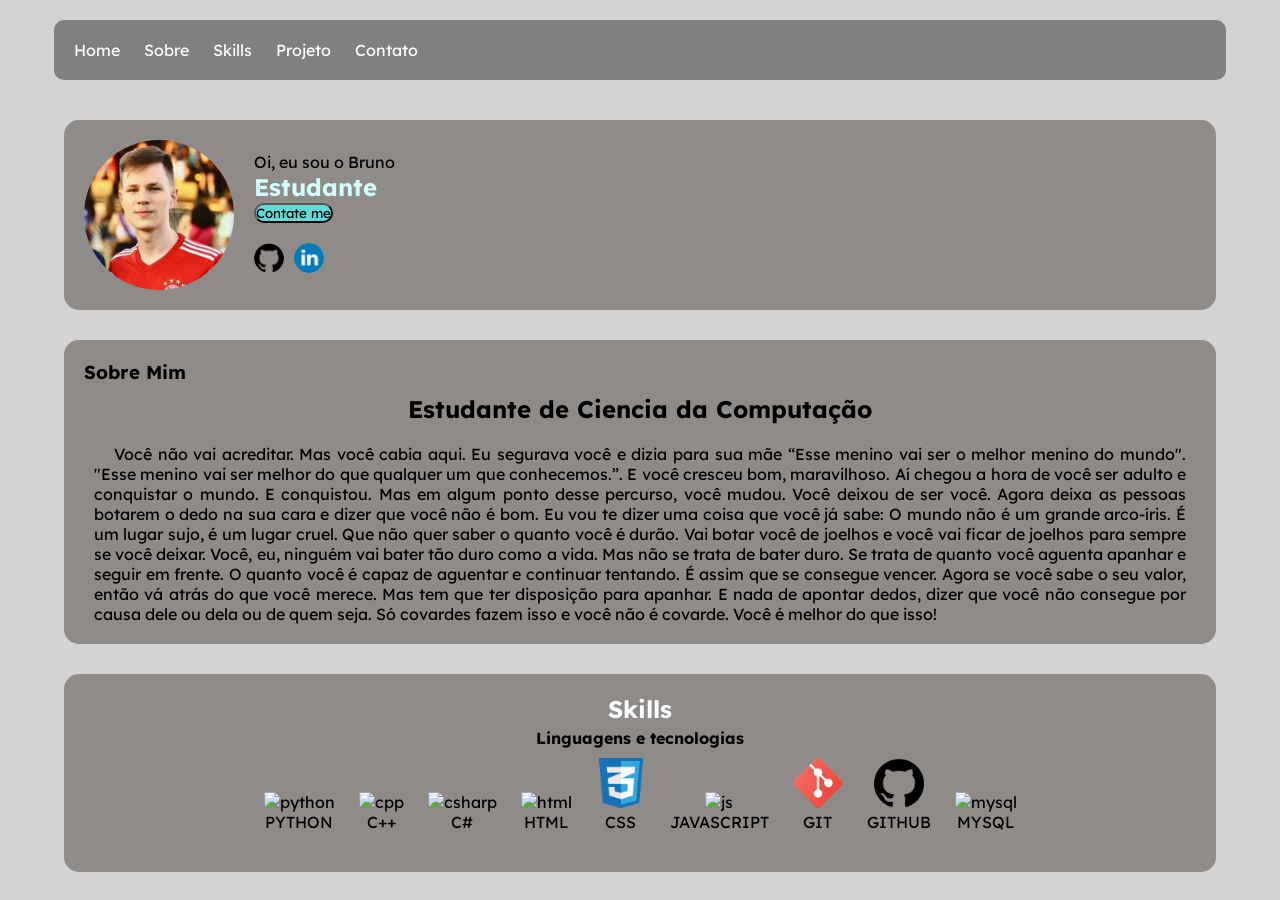
==== index.html @ a1b8d18a "cw changed w/" ====
<!DOCTYPE html>
<html lang="en">
<head>
    <meta charset="UTF-8">
    <meta name="viewport" content="width=device-width, initial-scale=1.0">
    <title>Bruno Franciosi</title>
    <link href="https://fonts.googleapis.com/icon?family=Material+Icons" rel="stylesheet">
    <link rel="stylesheet" href="style.css">
    <link rel="stylesheet" href="media-query/style.css">
</head>
<body onresize="mudouTamanho()">
    <header>
        <i id="burger" class="material-icons" onclick="clickMenu()">menu</i>
        <menu id="itens">
            <ul>
                <li><a href="#">Home</a></li>
                <li><a href="#">Sobre</a></li>
                <li><a href="#">Skills</a></li>
                <li><a href="#">Projeto</a></li>
                <li><a href="#">Contato</a></li>
            </ul>
        </menu>
    </header>
    <main>
        <section class="home">
            <img src="images/brn.jpg" alt="eu">
            <div class="home-text">
                <p>Oi, eu sou o Bruno</p>
                <h1>Estudante</h1>
                <button class="contato">Contate me</button>
                <div class="buttons">
                    <a href="https://github.com/BrunoFranciosi" target="_blank" rel="external" class="button">
                        <img src="images/github.png" alt="GitHub" class="icon">
                    </a>
                    <a href="https://www.linkedin.com/in/bruno-franciosi-299352302/" target="_blank" rel="external" class="button">
                        <img src="images/linkedin.png" alt="LinkedIn" class="icon">
                    </a>
                </div>
            </div>
        </section>
        



        <section class="about">
            <h3>Sobre Mim</h3>
            <h2>Estudante de Ciencia da Computação</h2>
            <p>Você não vai acreditar. Mas você cabia aqui. Eu segurava você e dizia para sua mãe “Esse menino vai ser o melhor menino do mundo". "Esse menino vai ser melhor do que qualquer um que conhecemos.”. E você cresceu bom, maravilhoso. Aí chegou a hora de você ser adulto e conquistar o mundo. E conquistou. Mas em algum ponto desse percurso, você mudou. Você deixou de ser você. Agora deixa as pessoas botarem o dedo na sua cara e dizer que você não é bom. Eu vou te dizer uma coisa que você já sabe: O mundo não é um grande arco-íris. É um lugar sujo, é um lugar cruel. Que não quer saber o quanto você é durão. Vai botar você de joelhos e você vai ficar de joelhos para sempre se você deixar. Você, eu, ninguém vai bater tão duro como a vida. Mas não se trata de bater duro. Se trata de quanto você aguenta apanhar e seguir em frente. O quanto você é capaz de aguentar e continuar tentando. É assim que se consegue vencer. Agora se você sabe o seu valor, então vá atrás do que você merece. Mas tem que ter disposição para apanhar. E nada de apontar dedos, dizer que você não consegue por causa dele ou dela ou de quem seja. Só covardes fazem isso e você não é covarde. Você é melhor do que isso!</p>
        </section>




        <section class="skills">
            <article>
                <div id="skills">
                    <h2>Skills</h2>
                    <div class="category">
                    <h4 class="category">Linguagens e tecnologias</h4>
                    <div>
                        <img src="images/python.png" alt="python">
                        <span>PYTHON</span>
                    </div>
                    <div>
                        <img src="images/c-.png" alt="cpp">
                        <span>C++</span>
                    </div>
                    <div>
                        <img src="images/c-sharp.png" alt="csharp">
                        <span>C#</span>
                    </div>
                    <div>
                        <img src="images/html.png" alt="html">
                        <span>HTML</span>
                    </div>
                    <div>
                        <img src="images/css.png" alt="css">
                        <span>CSS</span>
                    </div>
                    <div>
                        <img src="images/js.png" alt="js">
                        <span>JAVASCRIPT</span>
                    </div>
                    <div>
                        <img src="images/git.png" alt="git">
                        <span>GIT</span>
                    </div>
                    <div>
                        <img src="images/github.png" alt="github">
                        <span>GITHUB</span>
                    </div>
                    <div>
                        <img src="images/mysql.png" alt="mysql">
                        <span>MYSQL</span>
                    </div>
                </div>
                </div>
            </article>
        </section>





    </main>
    <script>

        function mudouTamanho() {
            let menu = document.querySelector('menu');
            if (window.innerWidth >= 768) {
                menu.style.display = 'block';
            } else {
                menu.style.display = 'none';
            }
        }

        function clickMenu() {
            let menu = document.querySelector('menu');
            if (menu.style.display == 'block') {
                menu.style.display = 'none';
            } else {
                menu.style.display = 'block';
            }
        }
    </script>
</body>
</html>
---- style.css ----
@charset "UTF-8";

@import url('https://fonts.googleapis.com/css2?family=Lexend:wght@100..900&display=swap');

* {
    font-family: 'Lexend', cursive;
    margin: 0px;
    padding: 0px;
}

body, html {
    background-color: lightgray;
}

header {
    background-color: gray;
    width: 90vw;
    margin: auto;
    margin-top: 20px;
    padding: 10px;
    border-radius: 10px;
}

menu {
    display: none;
}

menu > ul {
    list-style-type: none;
}

menu > ul > li > a {
    display: block;
    padding: 10px;
    text-decoration: none;
    color: white;
    text-align: center;
}

menu > ul > li > a:hover {
    background-color: rgb(107, 107, 107);
    border-radius: 10px;
}


i#burger {
    background-color: gray;;
    color: white;
    display: block;
    text-align: right;
    padding: 10px;
    cursor: pointer;
}

i#burger:hover {
    color: black;
}




main {
    width: 90vw;
    /*background-color: white;*/
    margin: auto;
    margin-top: 30px;
    padding: 10px;
    border-radius: 10px;
}

/*-------------HOME--------------*/

section.home {
    background-color: #8F8B89;
    border-radius: 15px;
    display: flex;
    align-items: center;
    padding: 20px;
    margin-bottom: 30px;
}

section.home img {
    max-width: 150px;
    border-radius: 50%;
}

.home-text {
    margin-left: 20px;
}

.home-text h1 {
    color: #D1FFFE;
}

button.contato {
    background-color: #62DBD8;
    border-radius: 20px;
}

.buttons {
    margin-top: 20px;
    display: flex;
    gap: 10px;
}

.icon {
    width: 30px;
    height: 30px;
}


/*-------------ABOUT--------------*/

section.about {
    background-color: #8F8B89;
    border-radius: 15px;
    margin-bottom: 30px;
    
}

section.about > h2 {
    padding: 10px;
    text-align: center;
}

section.about > h3 {
    
    padding-top: 20px;
    margin-left: 20px;
}

section.about > p {
    text-align: justify;
    text-indent: 20px;
    padding: 10px;
    padding-bottom: 20px;
    margin: 0px 20px 30px 20px;
}



/*-------------SKILLS--------------*/

.skills h2 {
    /*margin-left: 20px;*/
    color: white;
    text-align: center;
}

#skills {
    display: flex;
    flex-wrap: wrap;
    justify-content: center;
    background-color: #8F8B89;
    border-radius: 15px;
    padding: 20px;
}

#skills > h2, h4 {
    display: block;
    width: 100%;
}

#skills .category {
    margin-top: 2px;
}

#skills .category div {
    display: inline-block;
    text-align: center;
    margin: 10px;
}

#skills .category div img {
    width: 50px;
    height: auto;
}

#skills .category div span {
    display: block;
}

#skills > div {
    text-align: center;
    margin: 10px;
}

#skills > div > img{
    width: 50px;
    height: auto;
}

#skills > div > span {
    display: block;
}
---- media-query/style.css ----
/*
Typical Devide Breakpoints

Pequenas Telas: até 600px
Celular: de 600px a 768px
Tablet: de 768px a 992px
Desktop: de 992px a 1200px
Grandes Telas (TV): acima de 1200px

*/

@media screen and (min-width: 768px) {
    i#burger {
        display: none;
    }

    menu {
        display: block;
    }

    menu > ul > li {
        display: inline-block;
    }
    
}
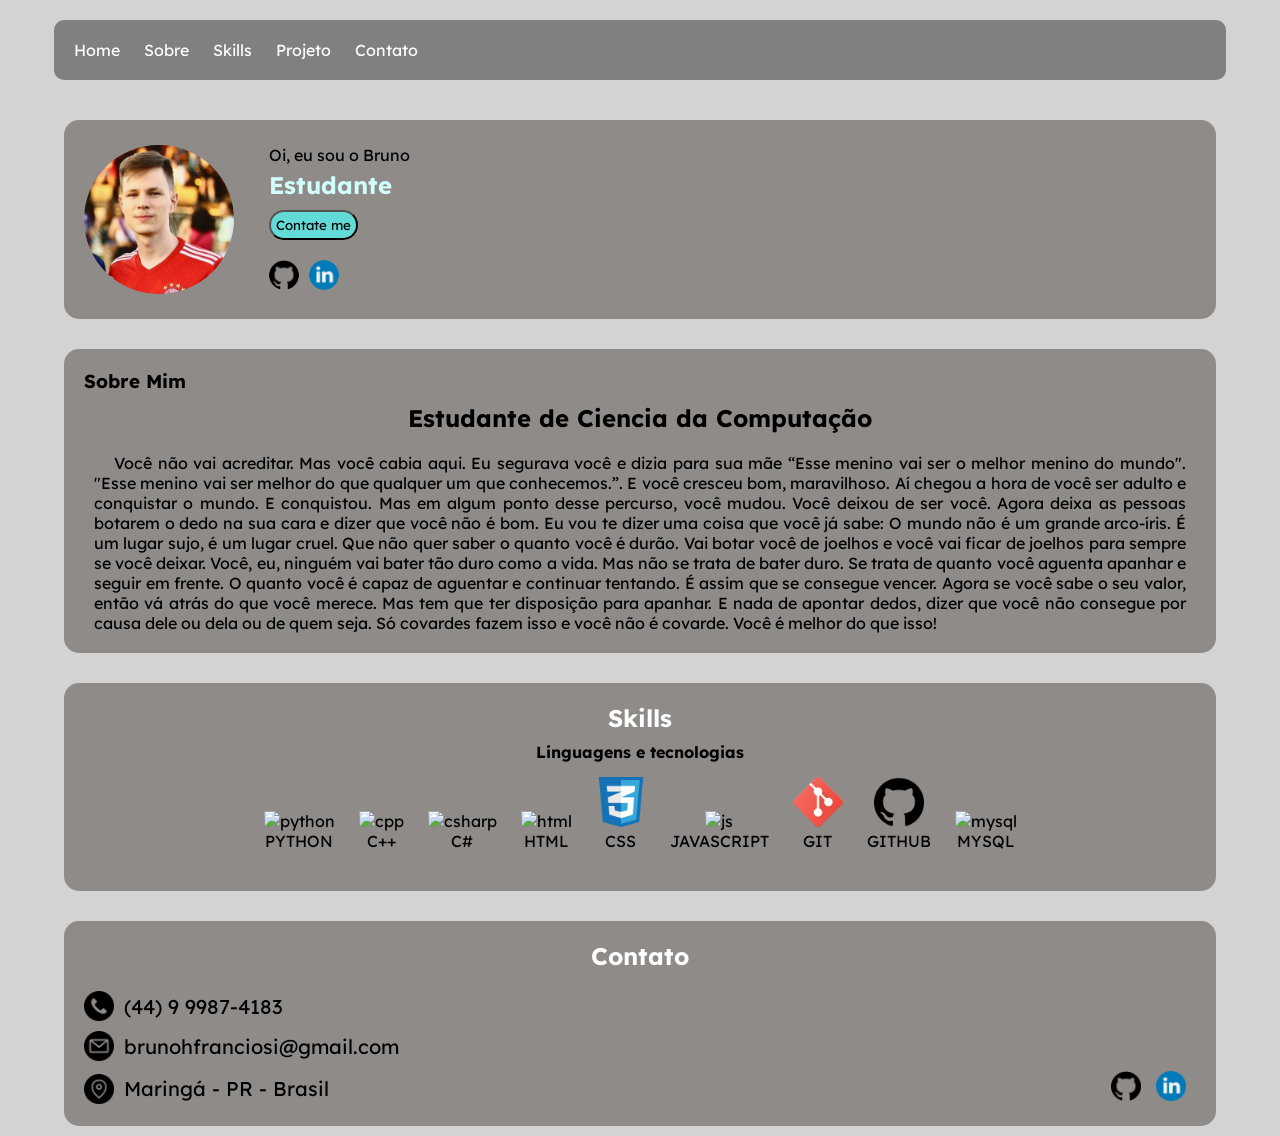
==== commit 8f4afb15: "contact" ====
--- a/index.html
+++ b/index.html
@@ -100,6 +100,31 @@
 
 
 
+        <section class="contact-section">
+            <h1>Contato</h1>
+        
+            <div class="contact-info">
+                <div class="contact-item">
+                    <img src="images/phone.png" alt="phone" class="icon">
+                    <span>(44) 9 9987-4183</span>
+                </div>
+                <div class="contact-item">
+                    <img src="images/email.png" alt="phone" class="icon">
+                    <span>brunohfranciosi@gmail.com</span>
+                </div>
+                <div class="contact-item location-icons">
+                    <img src="images/location.png" alt="location" class="icon">
+                    <span>Maringá - PR - Brasil</span>
+                    <div class="contact-icons">
+                        <a href="https://github.com/BrunoFranciosi" target="_blank"><img src="images/github.png" alt="GitHub" class="icon"></a>
+                        <a href="https://www.linkedin.com/in/bruno-franciosi-299352302/" target="_blank"><img src="images/linkedin.png" alt="LinkedIn" class="icon"></a>
+                    </div>
+                </div>
+            </div>
+        </section>
+
+
+
 
 
     </main>
--- a/style.css
+++ b/style.css
@@ -85,16 +85,26 @@
 }
 
 .home-text {
-    margin-left: 20px;
+    margin-left: 30px;
+    padding: 5px;
 }
 
 .home-text h1 {
     color: #D1FFFE;
+    margin-top: 5px;
 }
 
 button.contato {
     background-color: #62DBD8;
     border-radius: 20px;
+    margin-top: 10px;
+    padding: 5px;
+}
+
+button.contato:hover {
+    background-color: #D1FFFE;
+    color: black;
+    cursor: pointer;
 }
 
 .buttons {
@@ -159,6 +169,7 @@
 #skills > h2, h4 {
     display: block;
     width: 100%;
+    margin-bottom: 5px;
 }
 
 #skills .category {
@@ -195,3 +206,61 @@
 }
 
 
+
+
+
+
+
+
+
+
+
+
+
+
+
+
+
+
+
+
+/*-------------CONTACT--------------*/
+
+
+.contact-section {
+    background-color: #8F8B89;
+    border-radius: 15px;
+    margin-top: 30px;
+    padding: 20px;
+}
+
+
+.contact-section h1 {
+    color: white;
+    text-align: center;
+}
+
+.contact-info {
+    display: flex;
+    flex-direction: column;
+    gap: 10px;
+    margin-top: 20px;
+}
+
+.contact-item {
+    display: flex;
+    align-items: center;
+    font-size: 20px;
+}
+
+.contact-item img.icon {
+    width: 30px;
+    height: auto;
+    margin-right: 10px;
+}
+
+.contact-icons {
+    display: flex;
+    gap: 5px;
+    margin-left: auto;
+}
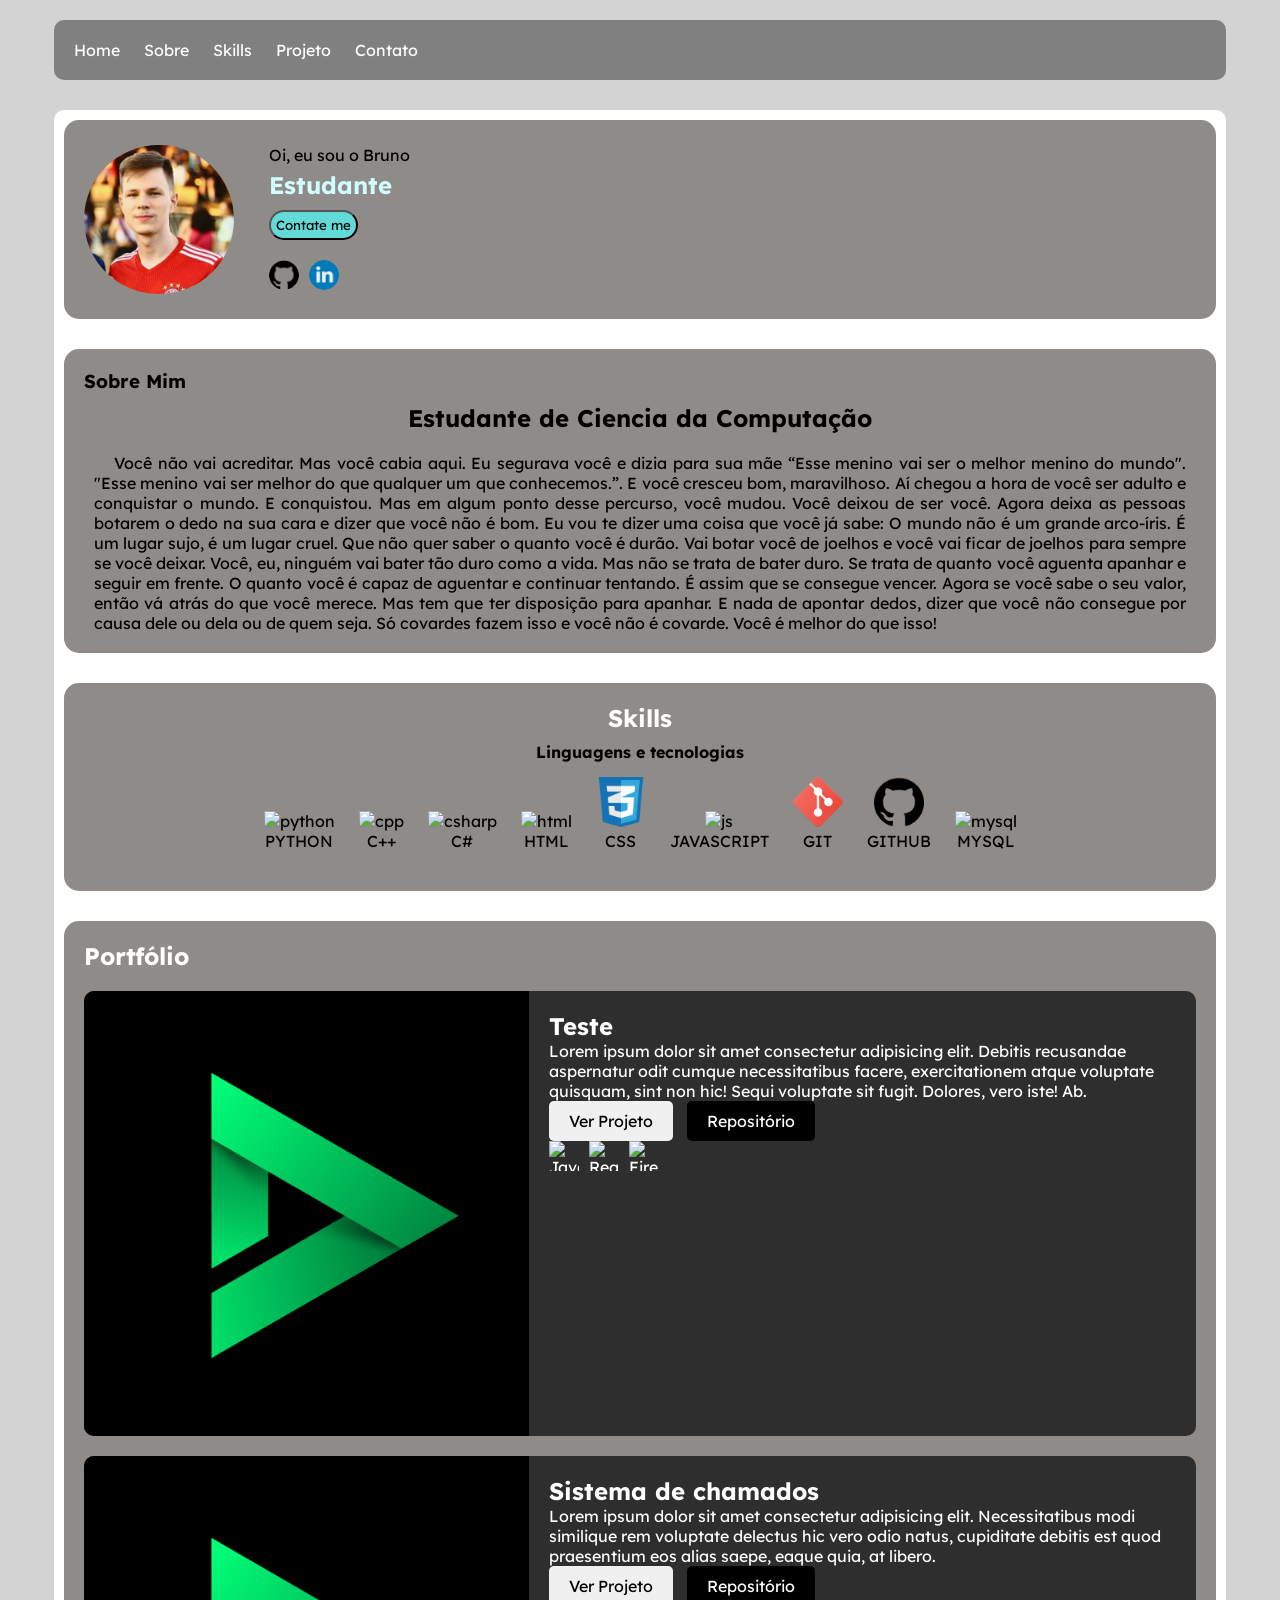
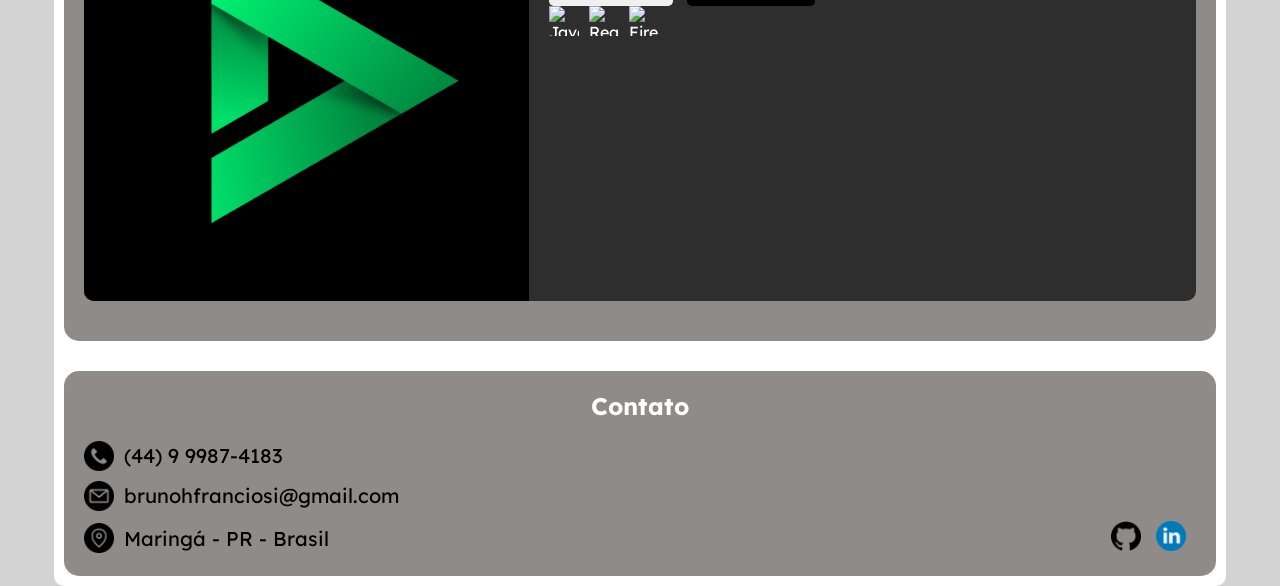
==== commit 23a21933: "protifolio base" ====
--- a/index.html
+++ b/index.html
@@ -100,6 +100,55 @@
 
 
 
+
+
+
+
+        <section class="portfolio-section">
+            <h1>Portfólio</h1>
+            <div class="portfolio-item">
+                <img src="images/delet.png" alt="Secure Auth" class="project-image">
+                <div class="project-details">
+                    <h2>Teste</h2>
+                    <p>Lorem ipsum dolor sit amet consectetur adipisicing elit. Debitis recusandae aspernatur odit cumque necessitatibus facere, exercitationem atque voluptate quisquam, sint non hic! Sequi voluptate sit fugit. Dolores, vero iste! Ab.</p>
+                    <div class="project-buttons">
+                        <a href="#" class="view-project-button">Ver Projeto</a>
+                        <a href="#" class="view-repo-button">Repositório</a>
+                    </div>
+                    <div class="tech-icons">
+                        <img src="images/python.png" alt="JavaScript">
+                        <img src="images/python.png" alt="React">
+                        <img src="images/python.png" alt="Firebase">
+                    </div>
+                </div>
+            </div>
+            <div class="portfolio-item">
+                <img src="images/delet.png" alt="Sistema de chamados" class="project-image">
+                <div class="project-details">
+                    <h2>Sistema de chamados</h2>
+                    <p>Lorem ipsum dolor sit amet consectetur adipisicing elit. Necessitatibus modi similique rem voluptate delectus hic vero odio natus, cupiditate debitis est quod praesentium eos alias saepe, eaque quia, at libero.</p>
+                    <div class="project-buttons">
+                        <a href="#" class="view-project-button">Ver Projeto</a>
+                        <a href="#" class="view-repo-button">Repositório</a>
+                    </div>
+                    <div class="tech-icons">
+                        <img src="images/python.png" alt="JavaScript">
+                        <img src="images/python.png" alt="React">
+                        <img src="images/python.png" alt="Firebase">
+                    </div>
+                </div>
+            </div>
+        </section>
+        
+
+
+
+
+
+
+
+
+
         <section class="contact-section">
             <h1>Contato</h1>
         
--- a/style.css
+++ b/style.css
@@ -61,7 +61,7 @@
 
 main {
     width: 90vw;
-    /*background-color: white;*/
+    background-color: white;
     margin: auto;
     margin-top: 30px;
     padding: 10px;
@@ -208,6 +208,75 @@
 
 
 
+/*PROTIFOLIO*/
+
+.portfolio-section {
+    background-color: #8F8B89;
+    border-radius: 15px;
+    padding: 20px;
+    margin-top: 30px;
+}
+
+.portfolio-section h1 {
+    color: white;
+    text-align: left;
+    margin-bottom: 20px;
+}
+
+.portfolio-item {
+    display: flex;
+    background-color: #2E2E2E;
+    border-radius: 10px;
+    margin-bottom: 20px;
+    overflow: hidden;
+}
+
+.project-image {
+    width: 40%;
+    object-fit: cover;
+}
+
+.project-details {
+    padding: 20px;
+    color: white;
+    flex-grow: 1;
+}
+
+.project-details h2 {
+    margin-top: 0;
+}
+
+.project-buttons {
+    margin-top: 10px;
+}
+
+.project-buttons a {
+    text-decoration: none;
+    padding: 10px 20px;
+    border-radius: 5px;
+    margin-right: 10px;
+}
+
+.view-project-button {
+    background-color: #F0F0F0;
+    color: black;
+}
+
+.view-repo-button {
+    background-color: #000;
+    color: white;
+}
+
+.tech-icons {
+    margin-top: 10px;
+    display: flex;
+    gap: 10px;
+}
+
+.tech-icons img {
+    width: 30px;
+    height: 30px;
+}
 
 
 
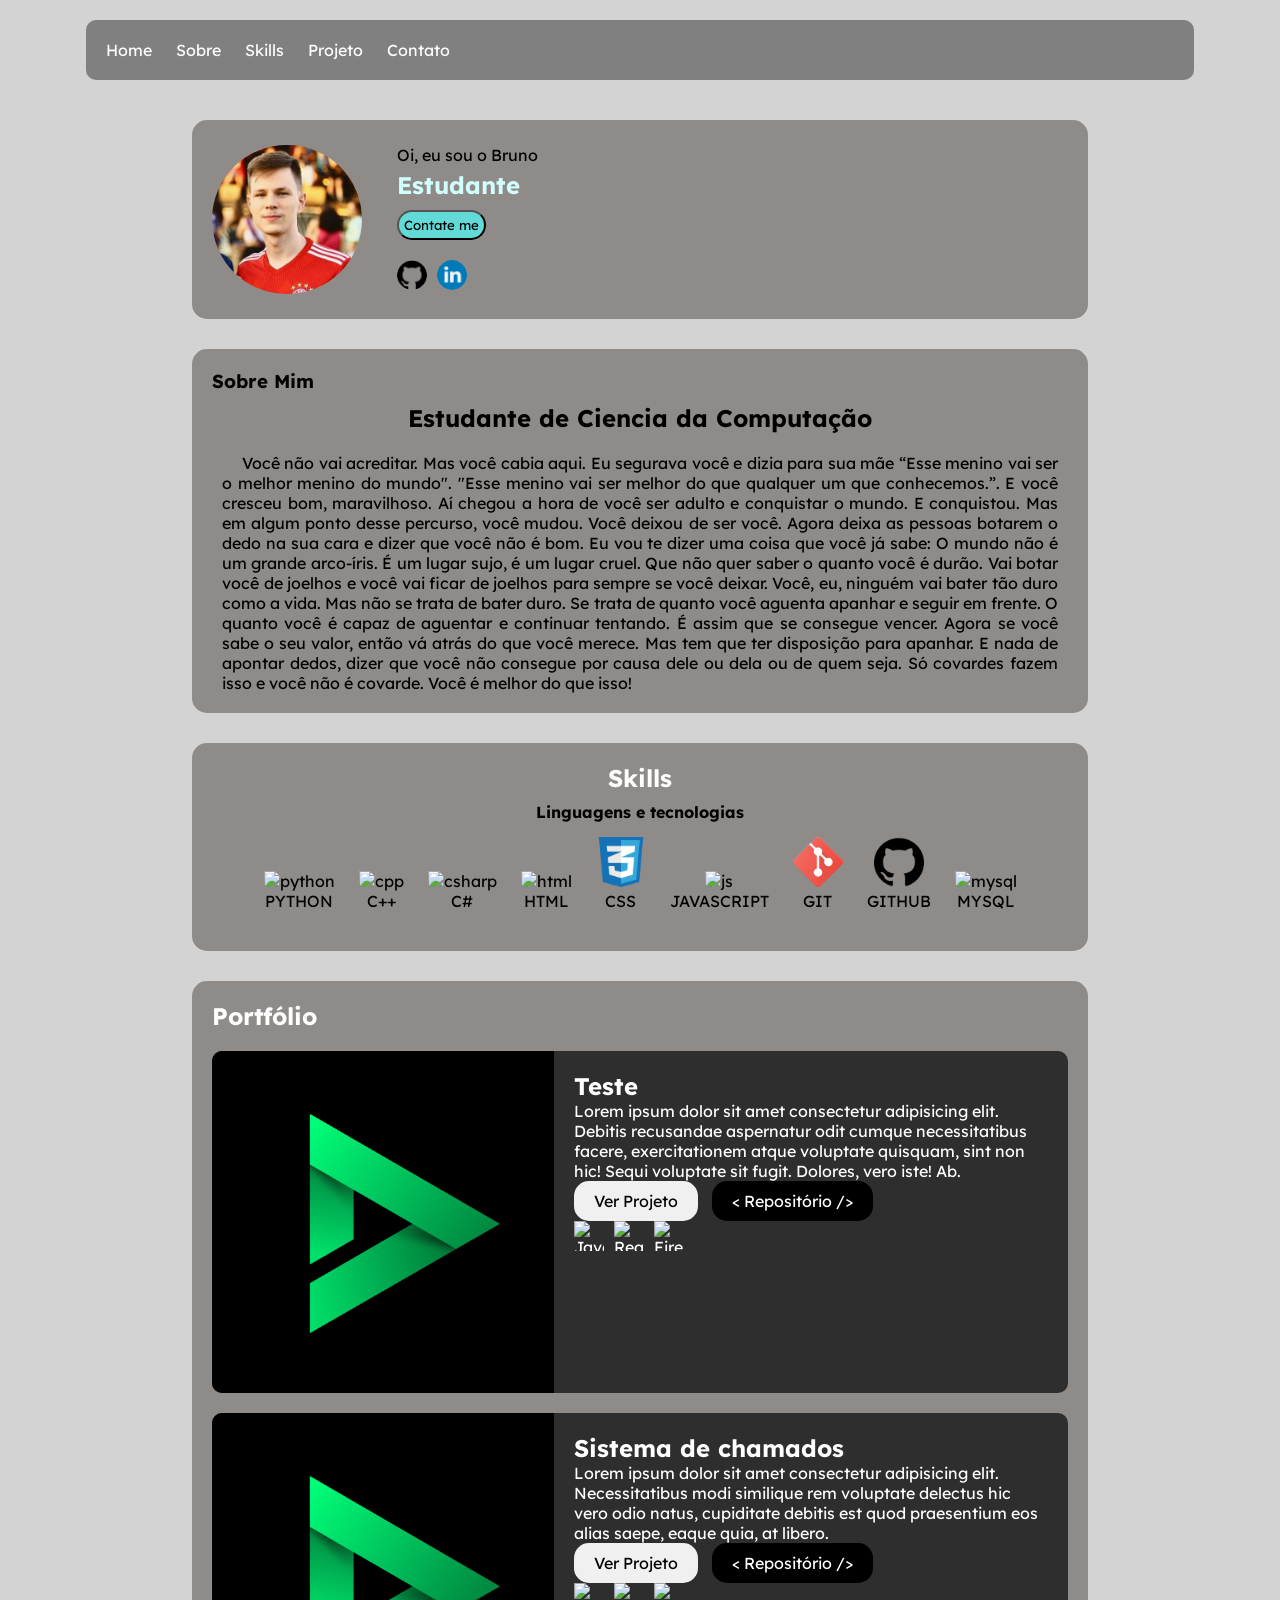
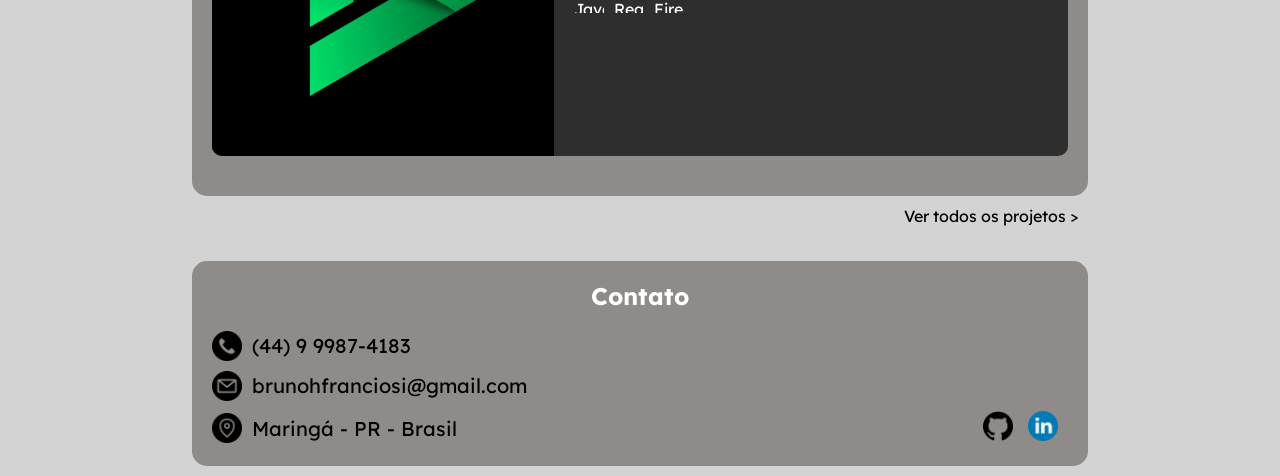
==== commit f2298679: "palmeiras" ====
--- a/index.html
+++ b/index.html
@@ -113,7 +113,7 @@
                     <p>Lorem ipsum dolor sit amet consectetur adipisicing elit. Debitis recusandae aspernatur odit cumque necessitatibus facere, exercitationem atque voluptate quisquam, sint non hic! Sequi voluptate sit fugit. Dolores, vero iste! Ab.</p>
                     <div class="project-buttons">
                         <a href="#" class="view-project-button">Ver Projeto</a>
-                        <a href="#" class="view-repo-button">Repositório</a>
+                        <a href="#" class="view-repo-button">< Repositório /></a>
                     </div>
                     <div class="tech-icons">
                         <img src="images/python.png" alt="JavaScript">
@@ -129,7 +129,7 @@
                     <p>Lorem ipsum dolor sit amet consectetur adipisicing elit. Necessitatibus modi similique rem voluptate delectus hic vero odio natus, cupiditate debitis est quod praesentium eos alias saepe, eaque quia, at libero.</p>
                     <div class="project-buttons">
                         <a href="#" class="view-project-button">Ver Projeto</a>
-                        <a href="#" class="view-repo-button">Repositório</a>
+                        <a href="#" class="view-repo-button">< Repositório /></a>
                     </div>
                     <div class="tech-icons">
                         <img src="images/python.png" alt="JavaScript">
@@ -139,10 +139,19 @@
                 </div>
             </div>
         </section>
+
+
+
+
+
+
+
+
+
+        <div class="projetos">
+            <a href="https://github.com/BrunoFranciosi" target="_blank" rel="external">Ver todos os projetos ></a>
+        </div>
         
-
-
-
 
 
 
--- a/style.css
+++ b/style.css
@@ -14,7 +14,7 @@
 
 header {
     background-color: gray;
-    width: 90vw;
+    width: 85vw;
     margin: auto;
     margin-top: 20px;
     padding: 10px;
@@ -60,8 +60,8 @@
 
 
 main {
-    width: 90vw;
-    background-color: white;
+    width: 70vw;
+    /*background-color: white;*/
     margin: auto;
     margin-top: 30px;
     padding: 10px;
@@ -253,7 +253,7 @@
 .project-buttons a {
     text-decoration: none;
     padding: 10px 20px;
-    border-radius: 5px;
+    border-radius: 15px;
     margin-right: 10px;
 }
 
@@ -283,6 +283,26 @@
 
 
 
+
+
+
+
+div.projetos {
+    padding: 5px;
+    margin: 5px;
+    display: flex;
+    justify-content: right;
+}
+
+div.projetos > a {
+    text-decoration: none;
+    color: black;
+}
+
+div.projetos > a:hover {
+    color: green;
+    text-decoration: underline;
+}
 
 
 
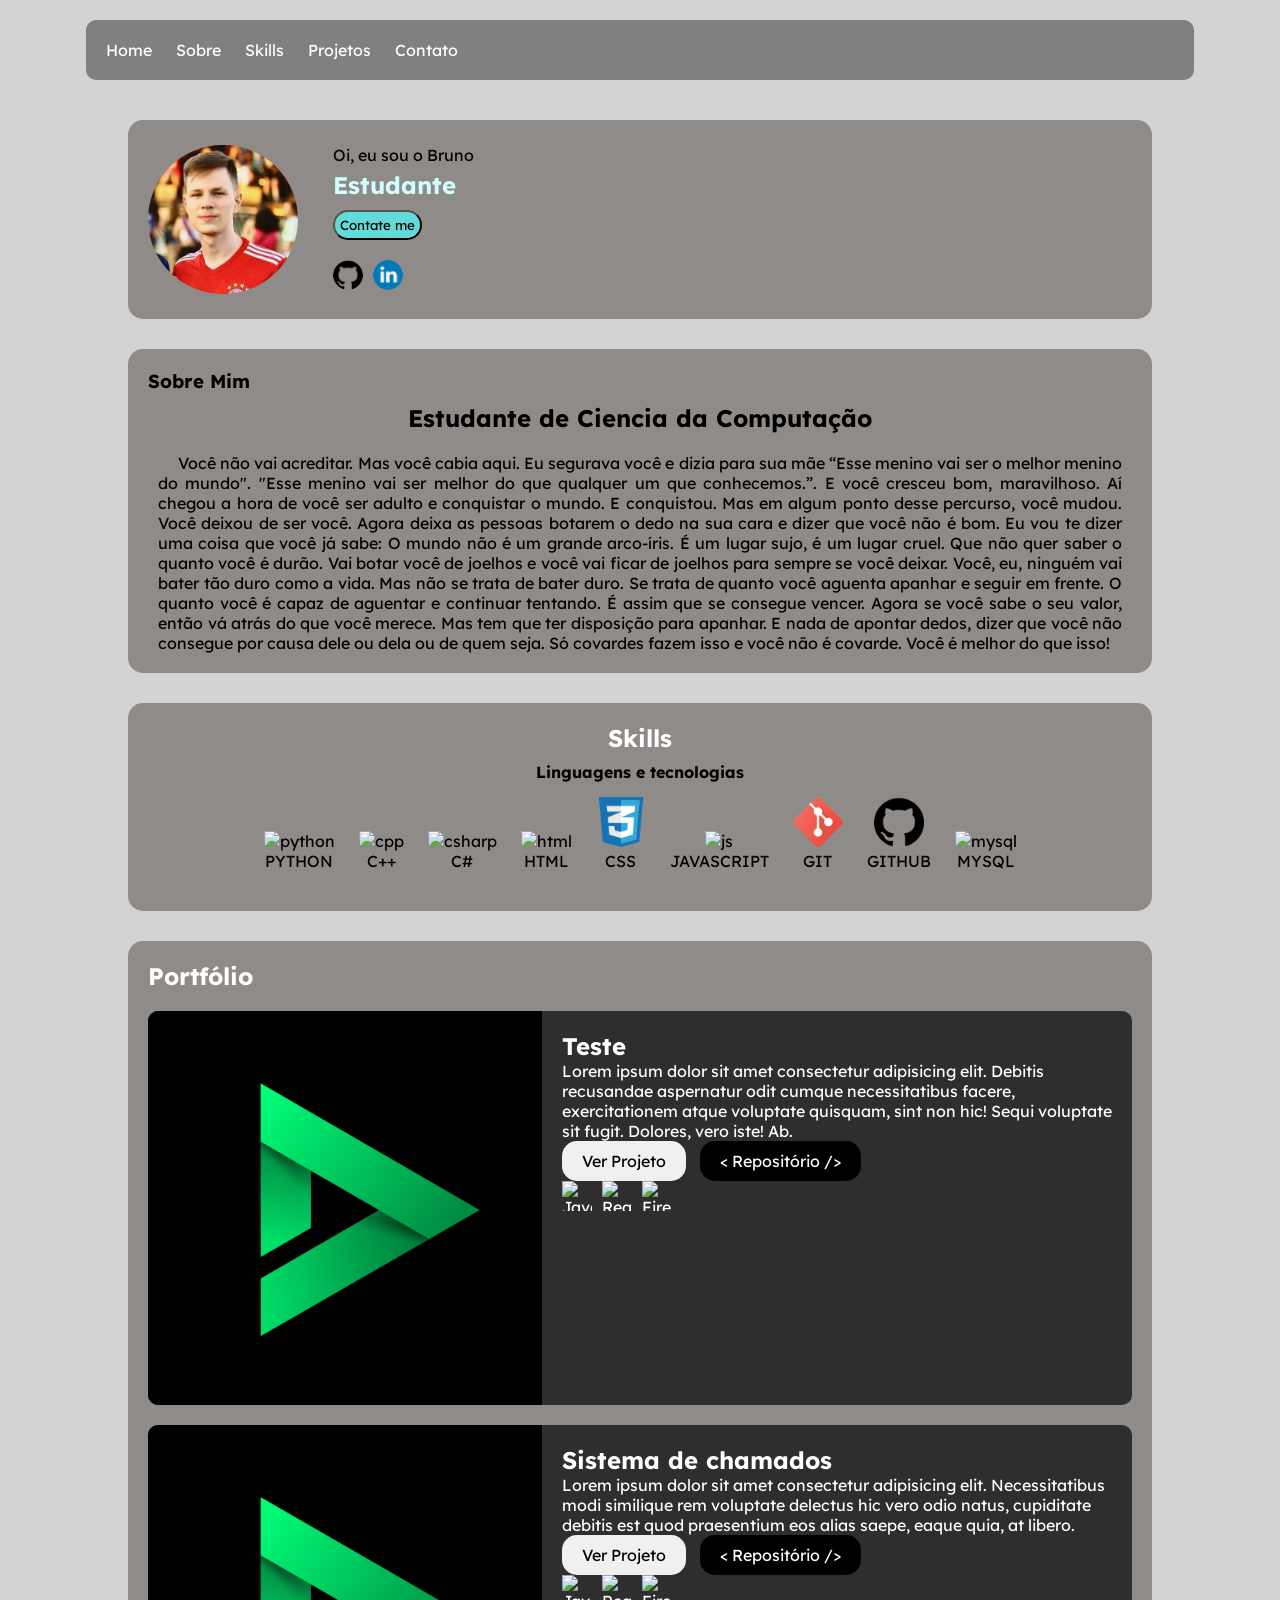
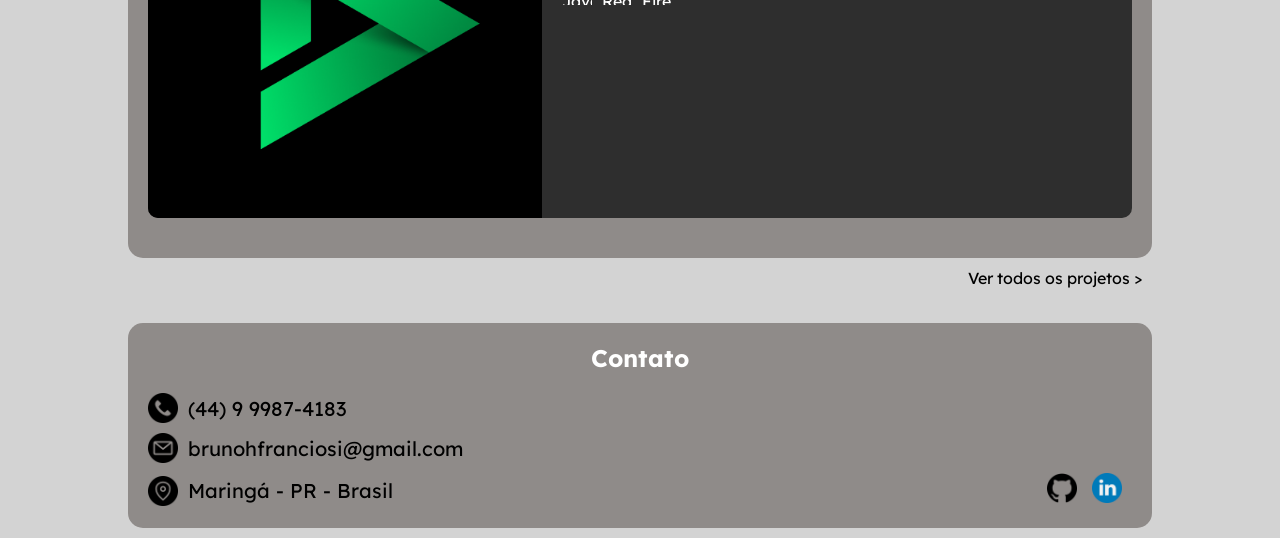
==== commit 1073d3e6: "teste projetos" ====
--- a/index.html
+++ b/index.html
@@ -16,7 +16,7 @@
                 <li><a href="#">Home</a></li>
                 <li><a href="#">Sobre</a></li>
                 <li><a href="#">Skills</a></li>
-                <li><a href="#">Projeto</a></li>
+                <li><a href="#">Projetos</a></li>
                 <li><a href="#">Contato</a></li>
             </ul>
         </menu>
--- a/style.css
+++ b/style.css
@@ -60,7 +60,7 @@
 
 
 main {
-    width: 70vw;
+    width: 80vw;
     /*background-color: white;*/
     margin: auto;
     margin-top: 30px;
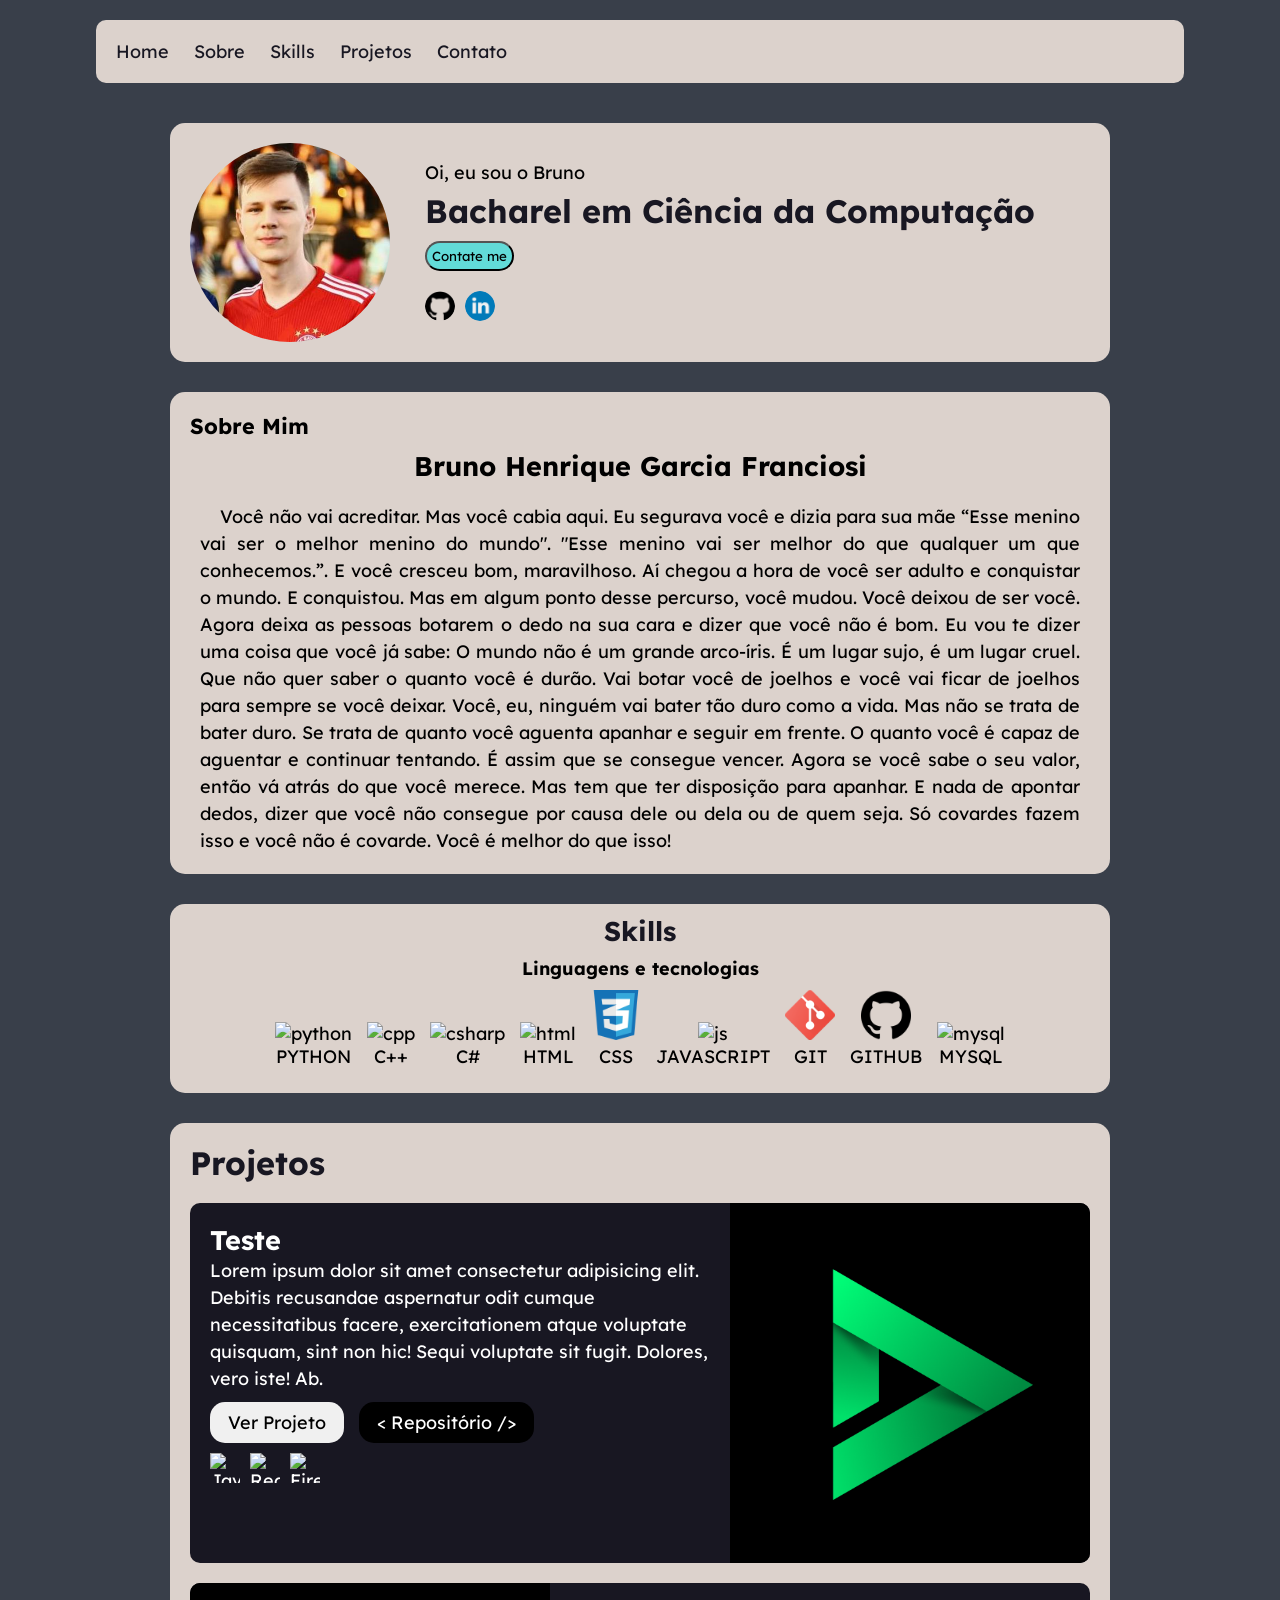
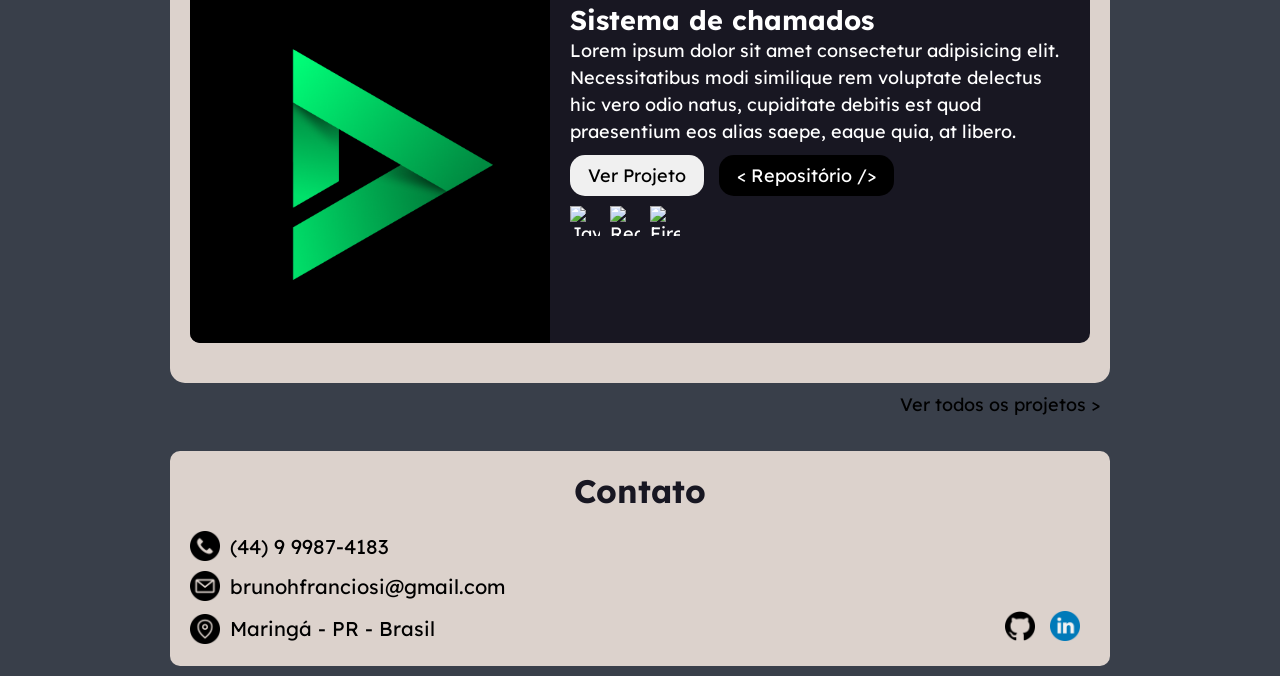
==== commit bee2a845: "media-query" ====
--- a/index.html
+++ b/index.html
@@ -26,7 +26,7 @@
             <img src="images/brn.jpg" alt="eu">
             <div class="home-text">
                 <p>Oi, eu sou o Bruno</p>
-                <h1>Estudante</h1>
+                <h1>Bacharel em Ciência da Computação</h1>
                 <button class="contato">Contate me</button>
                 <div class="buttons">
                     <a href="https://github.com/BrunoFranciosi" target="_blank" rel="external" class="button">
@@ -44,7 +44,7 @@
 
         <section class="about">
             <h3>Sobre Mim</h3>
-            <h2>Estudante de Ciencia da Computação</h2>
+            <h2>Bruno Henrique Garcia Franciosi</h2>
             <p>Você não vai acreditar. Mas você cabia aqui. Eu segurava você e dizia para sua mãe “Esse menino vai ser o melhor menino do mundo". "Esse menino vai ser melhor do que qualquer um que conhecemos.”. E você cresceu bom, maravilhoso. Aí chegou a hora de você ser adulto e conquistar o mundo. E conquistou. Mas em algum ponto desse percurso, você mudou. Você deixou de ser você. Agora deixa as pessoas botarem o dedo na sua cara e dizer que você não é bom. Eu vou te dizer uma coisa que você já sabe: O mundo não é um grande arco-íris. É um lugar sujo, é um lugar cruel. Que não quer saber o quanto você é durão. Vai botar você de joelhos e você vai ficar de joelhos para sempre se você deixar. Você, eu, ninguém vai bater tão duro como a vida. Mas não se trata de bater duro. Se trata de quanto você aguenta apanhar e seguir em frente. O quanto você é capaz de aguentar e continuar tentando. É assim que se consegue vencer. Agora se você sabe o seu valor, então vá atrás do que você merece. Mas tem que ter disposição para apanhar. E nada de apontar dedos, dizer que você não consegue por causa dele ou dela ou de quem seja. Só covardes fazem isso e você não é covarde. Você é melhor do que isso!</p>
         </section>
 
@@ -105,7 +105,7 @@
 
 
         <section class="portfolio-section">
-            <h1>Portfólio</h1>
+            <h1>Projetos</h1>
             <div class="portfolio-item">
                 <img src="images/delet.png" alt="Secure Auth" class="project-image">
                 <div class="project-details">
@@ -190,7 +190,7 @@
 
         function mudouTamanho() {
             let menu = document.querySelector('menu');
-            if (window.innerWidth >= 768) {
+            if (window.innerWidth >= 769) {
                 menu.style.display = 'block';
             } else {
                 menu.style.display = 'none';
--- a/style.css
+++ b/style.css
@@ -6,14 +6,19 @@
     font-family: 'Lexend', cursive;
     margin: 0px;
     padding: 0px;
+    box-sizing: border-box;
 }
 
 body, html {
-    background-color: lightgray;
+    background-color: #393F4A;
+}
+
+html {
+    font-size: 16px;
 }
 
 header {
-    background-color: gray;
+    background-color: #DCD2CC;
     width: 85vw;
     margin: auto;
     margin-top: 20px;
@@ -33,18 +38,23 @@
     display: block;
     padding: 10px;
     text-decoration: none;
-    color: white;
+    color: #181722;
     text-align: center;
 }
 
 menu > ul > li > a:hover {
-    background-color: rgb(107, 107, 107);
+    background-color: #8A7875;
     border-radius: 10px;
 }
 
+img {
+    max-width: 100%;
+    height: auto;
+}
+
 
 i#burger {
-    background-color: gray;;
+    background-color: #DCD2CC;
     color: white;
     display: block;
     text-align: right;
@@ -71,7 +81,7 @@
 /*-------------HOME--------------*/
 
 section.home {
-    background-color: #8F8B89;
+    background-color: #DCD2CC;
     border-radius: 15px;
     display: flex;
     align-items: center;
@@ -90,7 +100,7 @@
 }
 
 .home-text h1 {
-    color: #D1FFFE;
+    color: #181722;
     margin-top: 5px;
 }
 
@@ -122,7 +132,7 @@
 /*-------------ABOUT--------------*/
 
 section.about {
-    background-color: #8F8B89;
+    background-color: #DCD2CC;
     border-radius: 15px;
     margin-bottom: 30px;
     
@@ -153,7 +163,7 @@
 
 .skills h2 {
     /*margin-left: 20px;*/
-    color: white;
+    color: #181722;
     text-align: center;
 }
 
@@ -161,9 +171,9 @@
     display: flex;
     flex-wrap: wrap;
     justify-content: center;
-    background-color: #8F8B89;
+    background-color: #DCD2CC;
     border-radius: 15px;
-    padding: 20px;
+    padding: 10px;
 }
 
 #skills > h2, h4 {
@@ -179,12 +189,12 @@
 #skills .category div {
     display: inline-block;
     text-align: center;
-    margin: 10px;
+    margin: 5px;
 }
 
 #skills .category div img {
-    width: 50px;
-    height: auto;
+    width: 40px;
+    height: 40px;
 }
 
 #skills .category div span {
@@ -206,26 +216,35 @@
 }
 
 
+@media screen and (min-width: 768px) {
+    #skills .category div img {
+        width: 50px;
+        height: 50px;
+    }
+}
+
+
+
 
 
 /*PROTIFOLIO*/
 
 .portfolio-section {
-    background-color: #8F8B89;
+    background-color: #DCD2CC;
     border-radius: 15px;
     padding: 20px;
     margin-top: 30px;
 }
 
 .portfolio-section h1 {
-    color: white;
+    color: #181722;
     text-align: left;
     margin-bottom: 20px;
 }
 
 .portfolio-item {
     display: flex;
-    background-color: #2E2E2E;
+    background-color: #181722;
     border-radius: 10px;
     margin-bottom: 20px;
     overflow: hidden;
@@ -279,6 +298,13 @@
 }
 
 
+/* Improve button responsiveness */
+button, .project-buttons a {
+    display: inline-block;
+    padding: 0.5rem 1rem;
+    transition: all 0.3s ease;
+}
+
 
 
 
@@ -315,17 +341,16 @@
 
 /*-------------CONTACT--------------*/
 
-
 .contact-section {
-    background-color: #8F8B89;
-    border-radius: 15px;
+    background-color: #DCD2CC;
+    border-radius: 10px;
     margin-top: 30px;
     padding: 20px;
 }
 
 
 .contact-section h1 {
-    color: white;
+    color: #181722;
     text-align: center;
 }
 
@@ -353,3 +378,31 @@
     gap: 5px;
     margin-left: auto;
 }
+
+
+
+
+
+
+@media screen and (min-width: 768px) {
+    html {
+        font-size: 18px;
+    }
+}
+
+h1 {
+    font-size: 1.8rem;
+}
+
+h2 {
+    font-size: 1.5rem;
+}
+
+h3 {
+    font-size: 1.2rem;
+}
+
+p {
+    font-size: 1rem;
+    line-height: 1.5;
+}
--- a/media-query/style.css
+++ b/media-query/style.css
@@ -22,4 +22,122 @@
         display: inline-block;
     }
     
+}
+
+
+/* Small devices (phones, up to 600px) */
+@media screen and (max-width: 600px) {
+    header {
+        width: 95vw;
+    }
+    
+    main {
+        width: 90vw;
+    }
+    
+    section.home {
+        flex-direction: column;
+        text-align: center;
+        padding: 15px;
+    }
+    
+    .home-text {
+        margin-left: 0;
+        margin-top: 15px;
+    }
+    
+    .buttons {
+        justify-content: center;
+    }
+    
+    .portfolio-item {
+        flex-direction: column;
+    }
+    
+    .project-image {
+        width: 100%;
+        height: 200px;
+        object-fit: cover;
+    }
+    
+    .project-buttons {
+        display: flex;
+        flex-direction: column;
+        gap: 10px;
+    }
+    
+    .project-buttons a {
+        display: block;
+        text-align: center;
+        margin-right: 0;
+    }
+    
+    .contact-item {
+        flex-wrap: wrap;
+    }
+    
+    .contact-icons {
+        margin-left: 0;
+        margin-top: 10px;
+    }
+}
+
+/* Medium devices (tablets, 601px to 768px) */
+@media screen and (min-width: 601px) and (max-width: 768px) {
+    header {
+        width: 90vw;
+    }
+    
+    main {
+        width: 85vw;
+    }
+    
+    .portfolio-item {
+        flex-direction: column;
+    }
+    
+    .project-image {
+        width: 100%;
+        height: 250px;
+    }
+}
+
+/* Large devices (laptops/desktops, 769px and up) */
+@media screen and (min-width: 769px) {
+    header {
+        position: relative;
+    }
+    
+    i#burger {
+        display: none;
+    }
+    
+    menu {
+        display: block !important;
+    }
+    
+    menu > ul {
+        display: inline-block;
+        justify-content: space-around;
+    }
+    
+    menu > ul > li {
+        flex: 1;
+    }
+    
+    .portfolio-item:nth-child(even) {
+        flex-direction: row-reverse;
+    }
+}
+
+/* Extra large devices (1200px and up) */
+@media screen and (min-width: 1200px) {
+    main {
+        width: 75vw;
+        max-width: 1200px;
+    }
+    
+    section.home img {
+        max-width: 200px;
+    }
 }
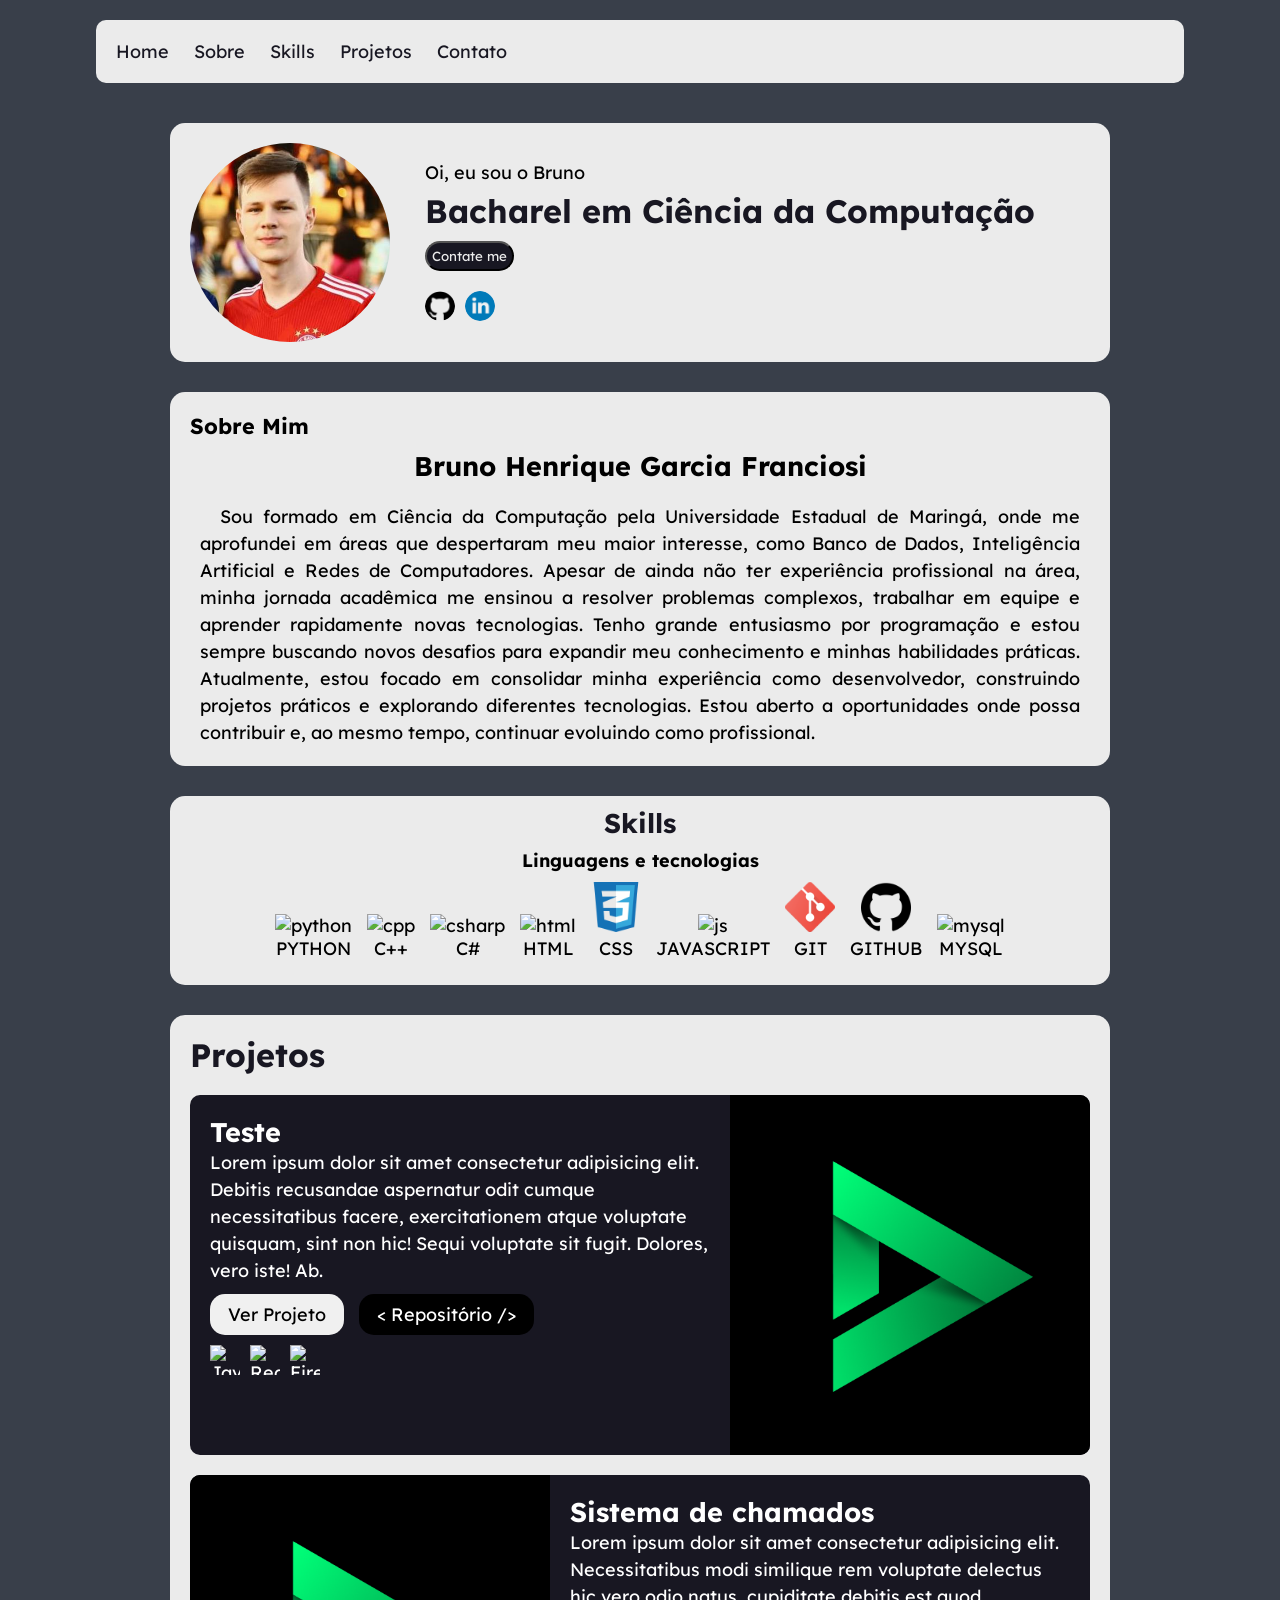
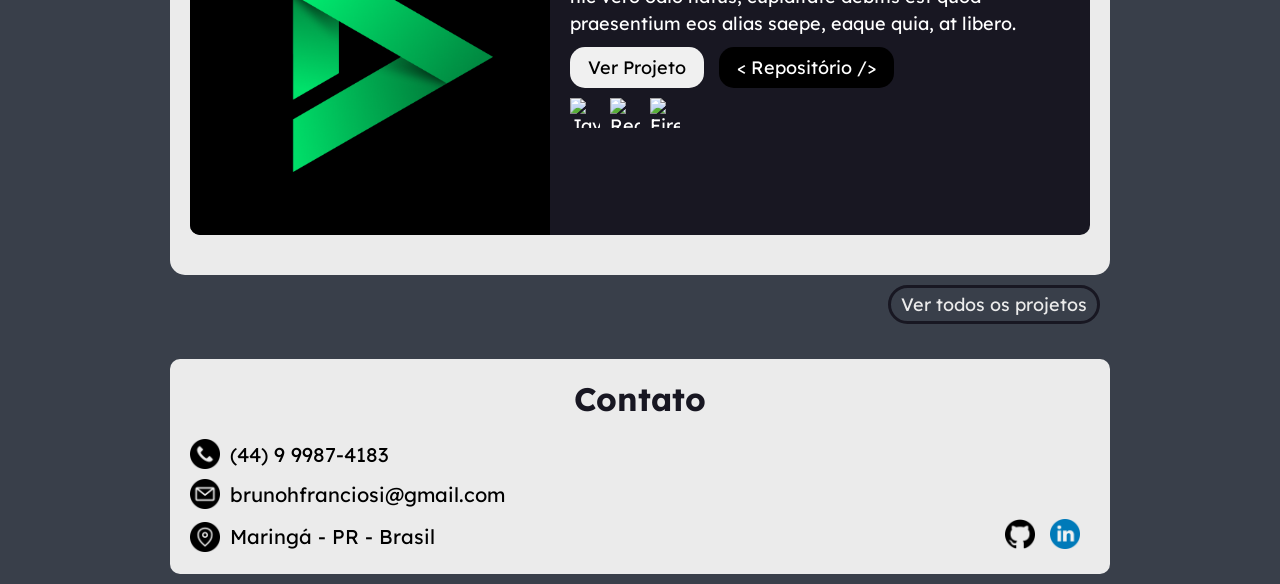
==== commit e02edb4b: "nara" ====
--- a/index.html
+++ b/index.html
@@ -13,21 +13,21 @@
         <i id="burger" class="material-icons" onclick="clickMenu()">menu</i>
         <menu id="itens">
             <ul>
-                <li><a href="#">Home</a></li>
-                <li><a href="#">Sobre</a></li>
-                <li><a href="#">Skills</a></li>
-                <li><a href="#">Projetos</a></li>
-                <li><a href="#">Contato</a></li>
+                <li><a href="#home">Home</a></li>
+                <li><a href="#sobre">Sobre</a></li>
+                <li><a href="#skills">Skills</a></li>
+                <li><a href="#portfolio-section">Projetos</a></li>
+                <li><a href="#contact">Contato</a></li>
             </ul>
         </menu>
     </header>
     <main>
-        <section class="home">
+        <section class="home" id="home">
             <img src="images/brn.jpg" alt="eu">
             <div class="home-text">
                 <p>Oi, eu sou o Bruno</p>
                 <h1>Bacharel em Ciência da Computação</h1>
-                <button class="contato">Contate me</button>
+                <button class="contato" onclick="location.href='#contact'">Contate me</button>
                 <div class="buttons">
                     <a href="https://github.com/BrunoFranciosi" target="_blank" rel="external" class="button">
                         <img src="images/github.png" alt="GitHub" class="icon">
@@ -42,10 +42,14 @@
 
 
 
-        <section class="about">
+        <section class="about" id="sobre">
             <h3>Sobre Mim</h3>
             <h2>Bruno Henrique Garcia Franciosi</h2>
-            <p>Você não vai acreditar. Mas você cabia aqui. Eu segurava você e dizia para sua mãe “Esse menino vai ser o melhor menino do mundo". "Esse menino vai ser melhor do que qualquer um que conhecemos.”. E você cresceu bom, maravilhoso. Aí chegou a hora de você ser adulto e conquistar o mundo. E conquistou. Mas em algum ponto desse percurso, você mudou. Você deixou de ser você. Agora deixa as pessoas botarem o dedo na sua cara e dizer que você não é bom. Eu vou te dizer uma coisa que você já sabe: O mundo não é um grande arco-íris. É um lugar sujo, é um lugar cruel. Que não quer saber o quanto você é durão. Vai botar você de joelhos e você vai ficar de joelhos para sempre se você deixar. Você, eu, ninguém vai bater tão duro como a vida. Mas não se trata de bater duro. Se trata de quanto você aguenta apanhar e seguir em frente. O quanto você é capaz de aguentar e continuar tentando. É assim que se consegue vencer. Agora se você sabe o seu valor, então vá atrás do que você merece. Mas tem que ter disposição para apanhar. E nada de apontar dedos, dizer que você não consegue por causa dele ou dela ou de quem seja. Só covardes fazem isso e você não é covarde. Você é melhor do que isso!</p>
+            <p>Sou formado em Ciência da Computação pela Universidade Estadual de Maringá, onde me aprofundei em áreas que despertaram meu maior interesse, como Banco de Dados, Inteligência Artificial e Redes de Computadores.
+
+                Apesar de ainda não ter experiência profissional na área, minha jornada acadêmica me ensinou a resolver problemas complexos, trabalhar em equipe e aprender rapidamente novas tecnologias. Tenho grande entusiasmo por programação e estou sempre buscando novos desafios para expandir meu conhecimento e minhas habilidades práticas.
+                
+                Atualmente, estou focado em consolidar minha experiência como desenvolvedor, construindo projetos práticos e explorando diferentes tecnologias. Estou aberto a oportunidades onde possa contribuir e, ao mesmo tempo, continuar evoluindo como profissional.</p>
         </section>
 
 
@@ -104,7 +108,7 @@
 
 
 
-        <section class="portfolio-section">
+        <section class="portfolio-section" id="portfolio-section">
             <h1>Projetos</h1>
             <div class="portfolio-item">
                 <img src="images/delet.png" alt="Secure Auth" class="project-image">
@@ -149,7 +153,7 @@
 
 
         <div class="projetos">
-            <a href="https://github.com/BrunoFranciosi" target="_blank" rel="external">Ver todos os projetos ></a>
+            <a href="https://github.com/BrunoFranciosi" target="_blank" rel="external">Ver todos os projetos</a>
         </div>
         
 
@@ -158,7 +162,7 @@
 
 
 
-        <section class="contact-section">
+        <section class="contact-section" id="contact">
             <h1>Contato</h1>
         
             <div class="contact-info">
--- a/style.css
+++ b/style.css
@@ -18,7 +18,7 @@
 }
 
 header {
-    background-color: #DCD2CC;
+    background-color: #EBEBEB;
     width: 85vw;
     margin: auto;
     margin-top: 20px;
@@ -43,7 +43,7 @@
 }
 
 menu > ul > li > a:hover {
-    background-color: #8A7875;
+    background-color: #DCD2CC;
     border-radius: 10px;
 }
 
@@ -54,8 +54,7 @@
 
 
 i#burger {
-    background-color: #DCD2CC;
-    color: white;
+    color: #393F4A;
     display: block;
     text-align: right;
     padding: 10px;
@@ -81,7 +80,7 @@
 /*-------------HOME--------------*/
 
 section.home {
-    background-color: #DCD2CC;
+    background-color: #EBEBEB;
     border-radius: 15px;
     display: flex;
     align-items: center;
@@ -105,15 +104,16 @@
 }
 
 button.contato {
-    background-color: #62DBD8;
+    background-color: #181722;
     border-radius: 20px;
     margin-top: 10px;
     padding: 5px;
+    color: #EBEBEB;
 }
 
 button.contato:hover {
-    background-color: #D1FFFE;
-    color: black;
+    background-color: #393F4A;
+    color: #EBEBEB;
     cursor: pointer;
 }
 
@@ -132,7 +132,7 @@
 /*-------------ABOUT--------------*/
 
 section.about {
-    background-color: #DCD2CC;
+    background-color: #EBEBEB;
     border-radius: 15px;
     margin-bottom: 30px;
     
@@ -171,7 +171,7 @@
     display: flex;
     flex-wrap: wrap;
     justify-content: center;
-    background-color: #DCD2CC;
+    background-color: #EBEBEB;
     border-radius: 15px;
     padding: 10px;
 }
@@ -230,7 +230,7 @@
 /*PROTIFOLIO*/
 
 .portfolio-section {
-    background-color: #DCD2CC;
+    background-color: #EBEBEB;
     border-radius: 15px;
     padding: 20px;
     margin-top: 30px;
@@ -322,12 +322,16 @@
 
 div.projetos > a {
     text-decoration: none;
-    color: black;
+    color: #EBEBEB;
+    border: 3px solid #181722;
+    border-radius: 25px;
+    padding: 5px 10px;
 }
 
 div.projetos > a:hover {
-    color: green;
-    text-decoration: underline;
+    border-color: #DCD2CC;
+    background-color: #181722;
+    transition: 0.5s;
 }
 
 
@@ -342,7 +346,7 @@
 /*-------------CONTACT--------------*/
 
 .contact-section {
-    background-color: #DCD2CC;
+    background-color: #EBEBEB;
     border-radius: 10px;
     margin-top: 30px;
     padding: 20px;
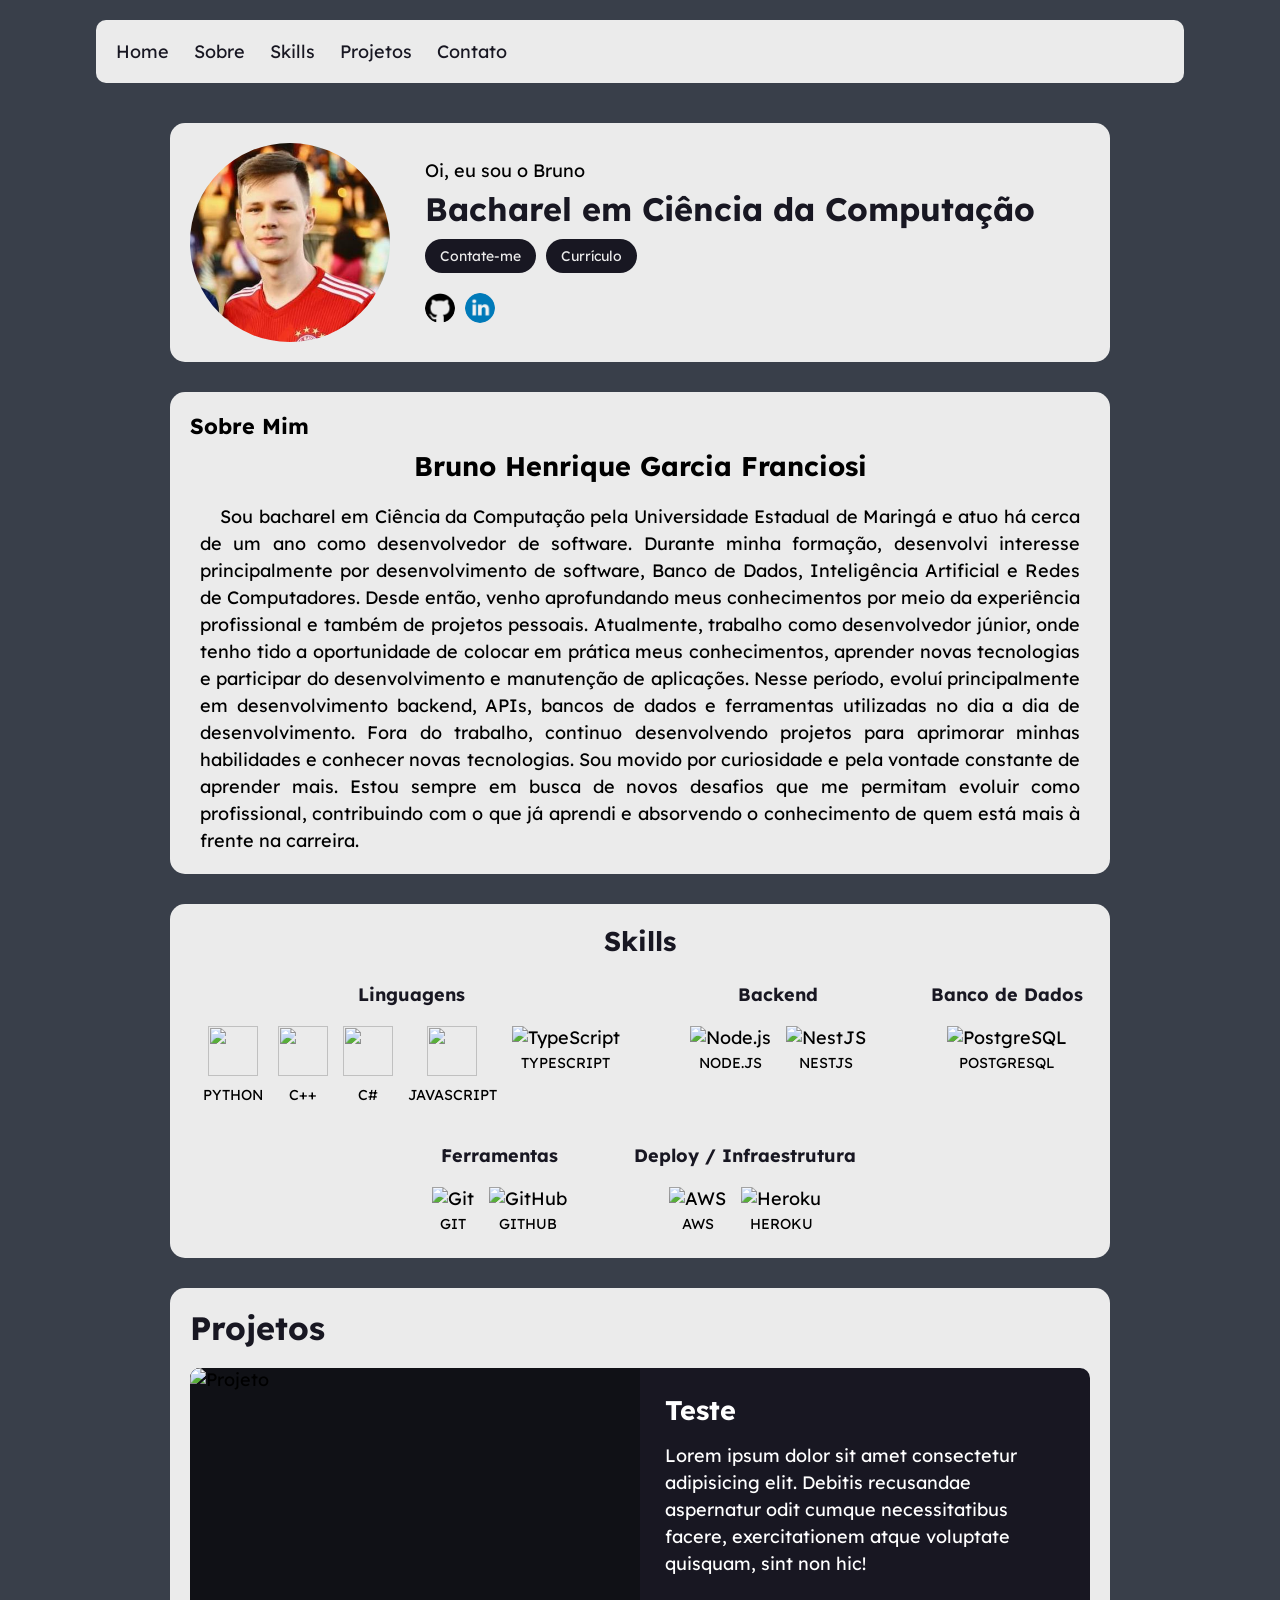
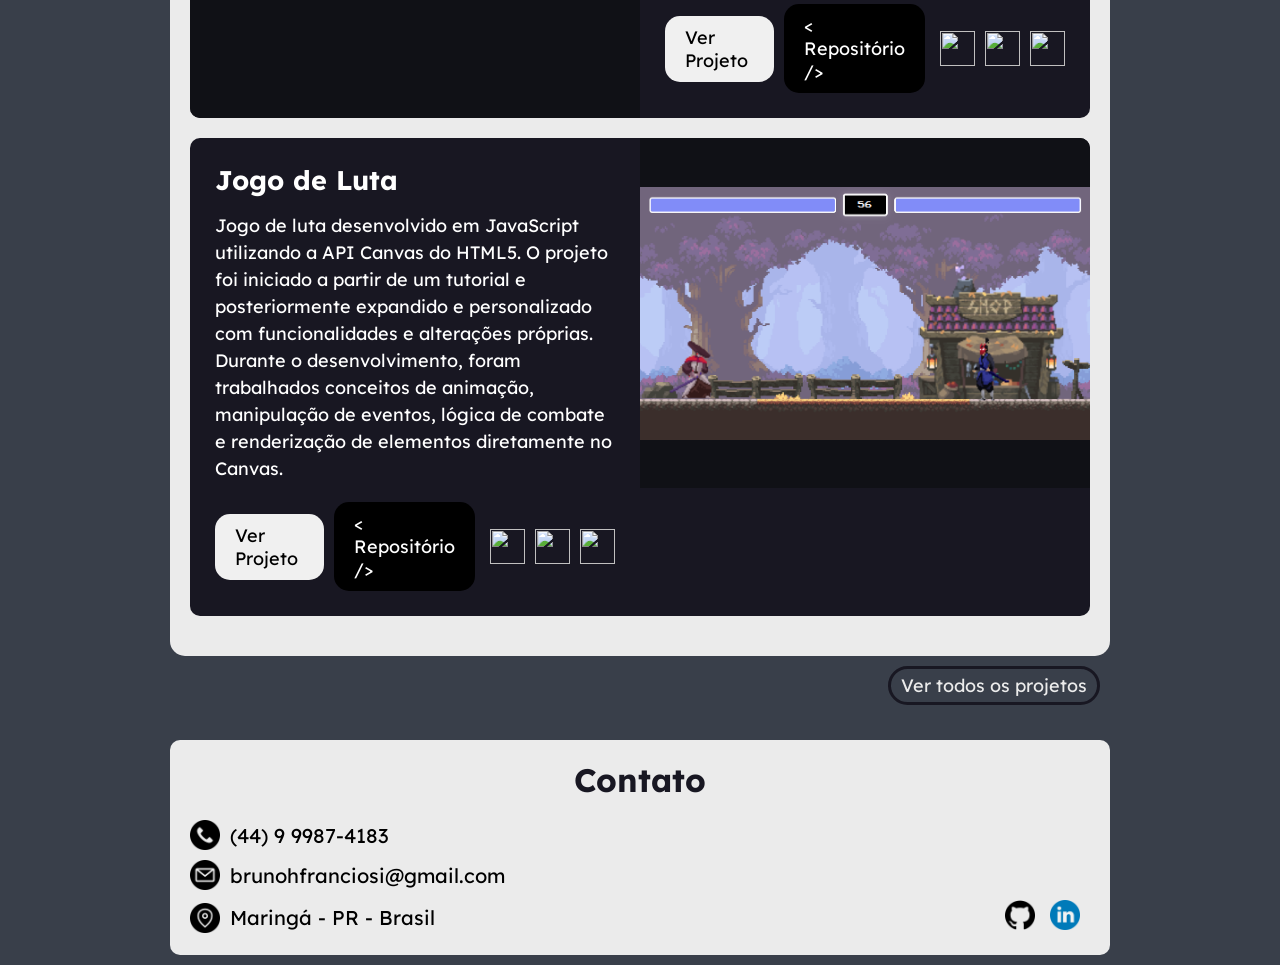
==== commit 4bfe0d69: "feat: add new curriculum page and update index with curriculum link" ====
--- a/index.html
+++ b/index.html
@@ -1,5 +1,5 @@
 <!DOCTYPE html>
-<html lang="en">
+<html lang="pt-BR">
 <head>
     <meta charset="UTF-8">
     <meta name="viewport" content="width=device-width, initial-scale=1.0">
@@ -13,187 +13,458 @@
         <i id="burger" class="material-icons" onclick="clickMenu()">menu</i>
         <menu id="itens">
             <ul>
-                <li><a href="#home">Home</a></li>
-                <li><a href="#sobre">Sobre</a></li>
-                <li><a href="#skills">Skills</a></li>
-                <li><a href="#portfolio-section">Projetos</a></li>
-                <li><a href="#contact">Contato</a></li>
+                <li>
+                    <a href="#home">Home</a>
+                </li>
+                <li>
+                    <a href="#sobre">Sobre</a>
+                </li>
+                <li>
+                    <a href="#skills">Skills</a>
+                </li>
+                <li>
+                    <a href="#portfolio-section">Projetos</a>
+                </li>
+                <li>
+                    <a href="#contact">Contato</a>
+                </li>
             </ul>
         </menu>
     </header>
     <main>
+        <!-- ==============================
+             HOME
+        ============================== -->
         <section class="home" id="home">
-            <img src="images/brn.jpg" alt="eu">
+            <img
+                src="images/brn.jpg"
+                alt="eu"
+            >
             <div class="home-text">
                 <p>Oi, eu sou o Bruno</p>
-                <h1>Bacharel em Ciência da Computação</h1>
-                <button class="contato" onclick="location.href='#contact'">Contate me</button>
+                <h1>
+                    Bacharel em Ciência da Computação
+                </h1>
+                <div class="home-buttons">
+                    <button
+                        class="contato"
+                        onclick="location.href='#contact'"
+                    >
+                        Contate-me
+                    </button>
+                    <a
+                        href="curriculo.html"
+                        class="curriculum-button"
+                    >
+                        Currículo
+                    </a>
+                </div>
+
+                <!-- REDES SOCIAIS -->
+
                 <div class="buttons">
-                    <a href="https://github.com/BrunoFranciosi" target="_blank" rel="external" class="button">
-                        <img src="images/github.png" alt="GitHub" class="icon">
+                    <a
+                        href="https://github.com/BrunoFranciosi"
+                        target="_blank"
+                        rel="noopener noreferrer"
+                        class="button"
+                    >
+                        <img
+                            src="images/github.png"
+                            alt="GitHub"
+                            class="icon"
+                        >
                     </a>
-                    <a href="https://www.linkedin.com/in/bruno-franciosi-299352302/" target="_blank" rel="external" class="button">
-                        <img src="images/linkedin.png" alt="LinkedIn" class="icon">
+                    <a
+                        href="https://www.linkedin.com/in/bruno-franciosi-299352302/"
+                        target="_blank"
+                        rel="noopener noreferrer"
+                        class="button"
+                    >
+                        <img
+                            src="images/linkedin.png"
+                            alt="LinkedIn"
+                            class="icon"
+                        >
                     </a>
                 </div>
             </div>
         </section>
-        
-
-
+
+
+        <!-- ==============================
+             SOBRE
+        ============================== -->
 
         <section class="about" id="sobre">
             <h3>Sobre Mim</h3>
-            <h2>Bruno Henrique Garcia Franciosi</h2>
-            <p>Sou formado em Ciência da Computação pela Universidade Estadual de Maringá, onde me aprofundei em áreas que despertaram meu maior interesse, como Banco de Dados, Inteligência Artificial e Redes de Computadores.
-
-                Apesar de ainda não ter experiência profissional na área, minha jornada acadêmica me ensinou a resolver problemas complexos, trabalhar em equipe e aprender rapidamente novas tecnologias. Tenho grande entusiasmo por programação e estou sempre buscando novos desafios para expandir meu conhecimento e minhas habilidades práticas.
-                
-                Atualmente, estou focado em consolidar minha experiência como desenvolvedor, construindo projetos práticos e explorando diferentes tecnologias. Estou aberto a oportunidades onde possa contribuir e, ao mesmo tempo, continuar evoluindo como profissional.</p>
+            <h2>
+                Bruno Henrique Garcia Franciosi
+            </h2>
+            <p>
+                Sou bacharel em Ciência da Computação pela Universidade
+                Estadual de Maringá e atuo há cerca de um ano como
+                desenvolvedor de software.
+
+                Durante minha formação, desenvolvi interesse principalmente
+                por desenvolvimento de software, Banco de Dados,
+                Inteligência Artificial e Redes de Computadores.
+
+                Desde então, venho aprofundando meus conhecimentos por meio
+                da experiência profissional e também de projetos pessoais.
+
+                Atualmente, trabalho como desenvolvedor júnior, onde tenho
+                tido a oportunidade de colocar em prática meus conhecimentos,
+                aprender novas tecnologias e participar do desenvolvimento
+                e manutenção de aplicações.
+
+                Nesse período, evoluí principalmente em desenvolvimento
+                backend, APIs, bancos de dados e ferramentas utilizadas no
+                dia a dia de desenvolvimento.
+
+                Fora do trabalho, continuo desenvolvendo projetos para
+                aprimorar minhas habilidades e conhecer novas tecnologias.
+
+                Sou movido por curiosidade e pela vontade constante de
+                aprender mais.
+
+                Estou sempre em busca de novos desafios que me permitam
+                evoluir como profissional, contribuindo com o que já aprendi
+                e absorvendo o conhecimento de quem está mais à frente
+                na carreira.
+            </p>
         </section>
 
 
-
+        <!-- ==============================
+             SKILLS
+        ============================== -->
 
         <section class="skills">
             <article>
                 <div id="skills">
                     <h2>Skills</h2>
-                    <div class="category">
-                    <h4 class="category">Linguagens e tecnologias</h4>
-                    <div>
-                        <img src="images/python.png" alt="python">
-                        <span>PYTHON</span>
+
+                    <!-- PRIMEIRA LINHA -->
+
+                    <div class="skills-row">
+
+                        <!-- LINGUAGENS -->
+
+                        <div class="category">
+                            <h4>Linguagens</h4>
+                            <div>
+                                <img src="https://cdn.jsdelivr.net/gh/devicons/devicon@latest/icons/python/python-original.svg" />         
+                                <span>PYTHON</span>
+                            </div>
+                            <div>
+                                <img src="https://cdn.jsdelivr.net/gh/devicons/devicon@latest/icons/cplusplus/cplusplus-original.svg" />
+                                <span>C++</span>
+                            </div>
+                            <div>
+                                <img src="https://cdn.jsdelivr.net/gh/devicons/devicon@latest/icons/csharp/csharp-original.svg" />
+                                <span>C#</span>
+                            </div>
+                            <div>
+                                <img src="https://cdn.jsdelivr.net/gh/devicons/devicon@latest/icons/javascript/javascript-original.svg" />
+                                <span>JAVASCRIPT</span>
+                            </div>
+                            <div>
+                                <img
+                                    src="https://cdn.jsdelivr.net/gh/devicons/devicon@latest/icons/typescript/typescript-original.svg"
+                                    alt="TypeScript"
+                                >
+                                <span>TYPESCRIPT</span>
+                            </div>
+                        </div>
+
+                        <!-- BACKEND -->
+
+                        <div class="category">
+                            <h4>Backend</h4>
+                            <div>
+                                <img
+                                    src="https://cdn.jsdelivr.net/gh/devicons/devicon@latest/icons/nodejs/nodejs-original-wordmark.svg"
+                                    alt="Node.js"
+                                >
+                                <span>NODE.JS</span>
+                            </div>
+                            <div>
+                                <img
+                                    src="https://cdn.jsdelivr.net/gh/devicons/devicon@latest/icons/nestjs/nestjs-original.svg"
+                                    alt="NestJS"
+                                >
+                                <span>NESTJS</span>
+                            </div>
+                        </div>
+
+
+                        <!-- BANCO DE DADOS -->
+
+                        <div class="category">
+                            <h4>Banco de Dados</h4>
+                            <div>
+                                <img
+                                    src="https://cdn.jsdelivr.net/gh/devicons/devicon@latest/icons/postgresql/postgresql-original.svg"
+                                    alt="PostgreSQL"
+                                >
+                                <span>POSTGRESQL</span>
+                            </div>
+                        </div>
                     </div>
-                    <div>
-                        <img src="images/c-.png" alt="cpp">
-                        <span>C++</span>
+
+
+                    <!-- SEGUNDA LINHA -->
+
+                    <div class="skills-row">
+
+
+                        <!-- FERRAMENTAS -->
+
+                        <div class="category">
+                            <h4>Ferramentas</h4>
+                            <div>
+                                <img
+                                    src="https://cdn.jsdelivr.net/gh/devicons/devicon@latest/icons/git/git-original.svg"
+                                    alt="Git"
+                                >
+                                <span>GIT</span>
+                            </div>
+                            <div>
+                                <img
+                                    src="https://cdn.jsdelivr.net/gh/devicons/devicon@latest/icons/github/github-original.svg"
+                                    alt="GitHub"
+                                >
+                                <span>GITHUB</span>
+                            </div>
+                        </div>
+
+
+                        <!-- DEPLOY -->
+
+                        <div class="category">
+                            <h4>Deploy / Infraestrutura</h4>
+                            <div>
+                                <img
+                                    src="https://cdn.jsdelivr.net/gh/devicons/devicon@latest/icons/amazonwebservices/amazonwebservices-original-wordmark.svg"
+                                    alt="AWS"
+                                >
+                                <span>AWS</span>
+                            </div>
+                            <div>
+                                <img
+                                    src="https://cdn.jsdelivr.net/gh/devicons/devicon@latest/icons/heroku/heroku-original.svg"
+                                    alt="Heroku"
+                                >
+                                <span>HEROKU</span>
+                            </div>
+                        </div>
                     </div>
-                    <div>
-                        <img src="images/c-sharp.png" alt="csharp">
-                        <span>C#</span>
-                    </div>
-                    <div>
-                        <img src="images/html.png" alt="html">
-                        <span>HTML</span>
-                    </div>
-                    <div>
-                        <img src="images/css.png" alt="css">
-                        <span>CSS</span>
-                    </div>
-                    <div>
-                        <img src="images/js.png" alt="js">
-                        <span>JAVASCRIPT</span>
-                    </div>
-                    <div>
-                        <img src="images/git.png" alt="git">
-                        <span>GIT</span>
-                    </div>
-                    <div>
-                        <img src="images/github.png" alt="github">
-                        <span>GITHUB</span>
-                    </div>
-                    <div>
-                        <img src="images/mysql.png" alt="mysql">
-                        <span>MYSQL</span>
-                    </div>
-                </div>
                 </div>
             </article>
         </section>
 
 
-
-
-
-
-
-        <section class="portfolio-section" id="portfolio-section">
+        <!-- ==============================
+             PORTFÓLIO
+        ============================== -->
+
+        <section
+            class="portfolio-section"
+            id="portfolio-section"
+        >
             <h1>Projetos</h1>
+
+
+            <!-- PROJETO 1 -->
+
             <div class="portfolio-item">
-                <img src="images/delet.png" alt="Secure Auth" class="project-image">
+                <img
+                    src=""
+                    alt="Projeto"
+                    class="project-image"
+                >
                 <div class="project-details">
                     <h2>Teste</h2>
-                    <p>Lorem ipsum dolor sit amet consectetur adipisicing elit. Debitis recusandae aspernatur odit cumque necessitatibus facere, exercitationem atque voluptate quisquam, sint non hic! Sequi voluptate sit fugit. Dolores, vero iste! Ab.</p>
-                    <div class="project-buttons">
-                        <a href="#" class="view-project-button">Ver Projeto</a>
-                        <a href="#" class="view-repo-button">< Repositório /></a>
+                    <p>
+                        Lorem ipsum dolor sit amet consectetur
+                        adipisicing elit. Debitis recusandae aspernatur
+                        odit cumque necessitatibus facere,
+                        exercitationem atque voluptate quisquam,
+                        sint non hic!
+                    </p>
+                    <div class="project-footer">
+                        <div class="project-buttons">
+                            <a
+                                href="#"
+                                class="view-project-button"
+                            >
+                                Ver Projeto
+                            </a>
+                            <a
+                                href="#"
+                                class="view-repo-button"
+                            >
+                                &lt; Repositório /&gt;
+                            </a>
+                        </div>
+                        <div class="tech-icons">
+                            <img src="https://cdn.jsdelivr.net/gh/devicons/devicon@latest/icons/javascript/javascript-original.svg" />
+                            <img src="https://cdn.jsdelivr.net/gh/devicons/devicon@latest/icons/html5/html5-original.svg" />
+                            <img src="https://cdn.jsdelivr.net/gh/devicons/devicon@latest/icons/css3/css3-original.svg" />
+                        </div>
                     </div>
-                    <div class="tech-icons">
-                        <img src="images/python.png" alt="JavaScript">
-                        <img src="images/python.png" alt="React">
-                        <img src="images/python.png" alt="Firebase">
-                    </div>
                 </div>
             </div>
+
+
+            <!-- PROJETO 2 -->
+
             <div class="portfolio-item">
-                <img src="images/delet.png" alt="Sistema de chamados" class="project-image">
+                <img
+                    src="images/fightgame.png"
+                    alt="Jogo de Luta"
+                    class="project-image"
+                >
                 <div class="project-details">
-                    <h2>Sistema de chamados</h2>
-                    <p>Lorem ipsum dolor sit amet consectetur adipisicing elit. Necessitatibus modi similique rem voluptate delectus hic vero odio natus, cupiditate debitis est quod praesentium eos alias saepe, eaque quia, at libero.</p>
-                    <div class="project-buttons">
-                        <a href="#" class="view-project-button">Ver Projeto</a>
-                        <a href="#" class="view-repo-button">< Repositório /></a>
-                    </div>
-                    <div class="tech-icons">
-                        <img src="images/python.png" alt="JavaScript">
-                        <img src="images/python.png" alt="React">
-                        <img src="images/python.png" alt="Firebase">
+                    <h2>Jogo de Luta</h2>
+                    <p>
+                        Jogo de luta desenvolvido em JavaScript utilizando
+                        a API Canvas do HTML5.
+
+                        O projeto foi iniciado a partir de um tutorial e
+                        posteriormente expandido e personalizado com
+                        funcionalidades e alterações próprias.
+
+                        Durante o desenvolvimento, foram trabalhados
+                        conceitos de animação, manipulação de eventos,
+                        lógica de combate e renderização de elementos
+                        diretamente no Canvas.
+                    </p>
+                    <div class="project-footer">
+                        <div class="project-buttons">
+                            <a
+                                href="https://brunofranciosi.github.io/js-fighting-game/"
+                                target="_blank"
+                                rel="noopener noreferrer"
+                                class="view-project-button"
+                            >
+                                Ver Projeto
+                            </a>
+                            <a
+                                href="https://github.com/BrunoFranciosi/js-fighting-game"
+                                target="_blank"
+                                rel="noopener noreferrer"
+                                class="view-repo-button"
+                            >
+                                &lt; Repositório /&gt;
+                            </a>
+                        </div>
+                        <div class="tech-icons">
+                            <img src="https://cdn.jsdelivr.net/gh/devicons/devicon@latest/icons/javascript/javascript-original.svg" />
+                            <img src="https://cdn.jsdelivr.net/gh/devicons/devicon@latest/icons/html5/html5-original.svg" />
+                            <img src="https://cdn.jsdelivr.net/gh/devicons/devicon@latest/icons/css3/css3-original.svg" />
+                        </div>
                     </div>
                 </div>
             </div>
         </section>
 
 
-
-
-
-
-
-
+        <!-- ==============================
+             TODOS OS PROJETOS
+        ============================== -->
 
         <div class="projetos">
-            <a href="https://github.com/BrunoFranciosi" target="_blank" rel="external">Ver todos os projetos</a>
+            <a
+                href="https://github.com/BrunoFranciosi"
+                target="_blank"
+                rel="noopener noreferrer"
+            >
+                Ver todos os projetos
+            </a>
         </div>
-        
-
-
-
-
-
-
-        <section class="contact-section" id="contact">
+
+
+        <!-- ==============================
+             CONTATO
+        ============================== -->
+
+        <section
+            class="contact-section"
+            id="contact"
+        >
             <h1>Contato</h1>
-        
+
             <div class="contact-info">
                 <div class="contact-item">
-                    <img src="images/phone.png" alt="phone" class="icon">
-                    <span>(44) 9 9987-4183</span>
+                    <img
+                        src="images/phone.png"
+                        alt="Telefone"
+                        class="icon"
+                    >
+                    <span>
+                        (44) 9 9987-4183
+                    </span>
                 </div>
                 <div class="contact-item">
-                    <img src="images/email.png" alt="phone" class="icon">
-                    <span>brunohfranciosi@gmail.com</span>
+                    <img
+                        src="images/email.png"
+                        alt="E-mail"
+                        class="icon"
+                    >
+                    <span>
+                        brunohfranciosi@gmail.com
+                    </span>
                 </div>
                 <div class="contact-item location-icons">
-                    <img src="images/location.png" alt="location" class="icon">
-                    <span>Maringá - PR - Brasil</span>
+                    <img
+                        src="images/location.png"
+                        alt="Localização"
+                        class="icon"
+                    >
+                    <span>
+                        Maringá - PR - Brasil
+                    </span>
                     <div class="contact-icons">
-                        <a href="https://github.com/BrunoFranciosi" target="_blank"><img src="images/github.png" alt="GitHub" class="icon"></a>
-                        <a href="https://www.linkedin.com/in/bruno-franciosi-299352302/" target="_blank"><img src="images/linkedin.png" alt="LinkedIn" class="icon"></a>
+                        <a
+                            href="https://github.com/BrunoFranciosi"
+                            target="_blank"
+                            rel="noopener noreferrer"
+                        >
+                            <img
+                                src="images/github.png"
+                                alt="GitHub"
+                                class="icon"
+                            >
+                        </a>
+                        <a
+                            href="https://www.linkedin.com/in/bruno-franciosi-299352302/"
+                            target="_blank"
+                            rel="noopener noreferrer"
+                        >
+                            <img
+                                src="images/linkedin.png"
+                                alt="LinkedIn"
+                                class="icon"
+                            >
+                        </a>
                     </div>
                 </div>
             </div>
         </section>
 
-
-
-
-
     </main>
+
+
+    <!-- ==============================
+         JAVASCRIPT
+    ============================== -->
+
     <script>
 
         function mudouTamanho() {
-            let menu = document.querySelector('menu');
+            const menu = document.querySelector('menu');
             if (window.innerWidth >= 769) {
                 menu.style.display = 'block';
             } else {
@@ -202,8 +473,8 @@
         }
 
         function clickMenu() {
-            let menu = document.querySelector('menu');
-            if (menu.style.display == 'block') {
+            const menu = document.querySelector('menu');
+            if (menu.style.display === 'block') {
                 menu.style.display = 'none';
             } else {
                 menu.style.display = 'block';
--- a/style.css
+++ b/style.css
@@ -4,24 +4,34 @@
 
 * {
     font-family: 'Lexend', cursive;
-    margin: 0px;
-    padding: 0px;
+    margin: 0;
+    padding: 0;
     box-sizing: border-box;
-}
-
-body, html {
-    background-color: #393F4A;
 }
 
 html {
     font-size: 16px;
 }
 
+body,
+html {
+    background-color: #393F4A;
+}
+
+img {
+    max-width: 100%;
+    height: auto;
+}
+
+
+/* ==============================
+   HEADER
+============================== */
+
 header {
     background-color: #EBEBEB;
     width: 85vw;
-    margin: auto;
-    margin-top: 20px;
+    margin: 20px auto 0;
     padding: 10px;
     border-radius: 10px;
 }
@@ -46,12 +56,6 @@
     background-color: #DCD2CC;
     border-radius: 10px;
 }
-
-img {
-    max-width: 100%;
-    height: auto;
-}
-
 
 i#burger {
     color: #393F4A;
@@ -66,18 +70,21 @@
 }
 
 
-
+/* ==============================
+   MAIN
+============================== */
 
 main {
     width: 80vw;
-    /*background-color: white;*/
-    margin: auto;
-    margin-top: 30px;
+    margin: 30px auto 0;
     padding: 10px;
     border-radius: 10px;
 }
 
-/*-------------HOME--------------*/
+
+/* ==============================
+   HOME
+============================== */
 
 section.home {
     background-color: #EBEBEB;
@@ -103,19 +110,45 @@
     margin-top: 5px;
 }
 
-button.contato {
+
+/* ==============================
+   BOTÕES DA HOME
+============================== */
+
+.home-buttons {
+    display: flex;
+    align-items: center;
+    gap: 10px;
+    margin-top: 10px;
+}
+
+button.contato,
+.curriculum-button {
+    display: inline-block;
     background-color: #181722;
+    color: #EBEBEB;
+    border: none;
     border-radius: 20px;
-    margin-top: 10px;
-    padding: 5px;
-    color: #EBEBEB;
-}
-
-button.contato:hover {
+    padding: 8px 15px;
+    margin-top: 0;
+    font-family: inherit;
+    font-size: 14px;
+    line-height: normal;
+    text-decoration: none;
+    cursor: pointer;
+    transition: all 0.3s ease;
+}
+
+button.contato:hover,
+.curriculum-button:hover {
     background-color: #393F4A;
     color: #EBEBEB;
-    cursor: pointer;
-}
+}
+
+
+/* ==============================
+   REDES SOCIAIS
+============================== */
 
 .buttons {
     margin-top: 20px;
@@ -129,13 +162,14 @@
 }
 
 
-/*-------------ABOUT--------------*/
+/* ==============================
+   ABOUT
+============================== */
 
 section.about {
     background-color: #EBEBEB;
     border-radius: 15px;
     margin-bottom: 30px;
-    
 }
 
 section.about > h2 {
@@ -144,7 +178,6 @@
 }
 
 section.about > h3 {
-    
     padding-top: 20px;
     margin-left: 20px;
 }
@@ -152,82 +185,75 @@
 section.about > p {
     text-align: justify;
     text-indent: 20px;
-    padding: 10px;
-    padding-bottom: 20px;
-    margin: 0px 20px 30px 20px;
-}
-
-
-
-/*-------------SKILLS--------------*/
+    padding: 10px 10px 20px;
+    margin: 0 20px 30px;
+}
+
+
+/* ==============================
+   SKILLS
+============================== */
 
 .skills h2 {
-    /*margin-left: 20px;*/
     color: #181722;
     text-align: center;
 }
 
 #skills {
-    display: flex;
-    flex-wrap: wrap;
+    background-color: #EBEBEB;
+    border-radius: 15px;
+    padding: 20px;
+}
+
+#skills > h2 {
+    margin-bottom: 25px;
+}
+
+.skills-row {
+    display: flex;
     justify-content: center;
-    background-color: #EBEBEB;
-    border-radius: 15px;
-    padding: 10px;
-}
-
-#skills > h2, h4 {
-    display: block;
-    width: 100%;
-    margin-bottom: 5px;
+    align-items: flex-start;
+    gap: 60px;
+    margin-bottom: 35px;
+}
+
+.skills-row:last-child {
+    margin-bottom: 0;
 }
 
 #skills .category {
-    margin-top: 2px;
+    text-align: center;
+    min-width: 150px;
+}
+
+#skills .category h4 {
+    color: #181722;
+    margin-bottom: 15px;
 }
 
 #skills .category div {
     display: inline-block;
     text-align: center;
     margin: 5px;
+    vertical-align: top;
 }
 
 #skills .category div img {
-    width: 40px;
-    height: 40px;
+    width: 50px;
+    height: 50px;
+    object-fit: contain;
 }
 
 #skills .category div span {
     display: block;
-}
-
-#skills > div {
-    text-align: center;
-    margin: 10px;
-}
-
-#skills > div > img{
-    width: 50px;
-    height: auto;
-}
-
-#skills > div > span {
-    display: block;
-}
-
-
-@media screen and (min-width: 768px) {
-    #skills .category div img {
-        width: 50px;
-        height: 50px;
-    }
-}
-
-
-
-
-
-/*PROTIFOLIO*/
+    margin-top: 5px;
+    font-size: 0.8rem;
+}
+
+
+/* ==============================
+   PORTFÓLIO
+============================== */
 
 .portfolio-section {
     background-color: #EBEBEB;
@@ -248,32 +274,74 @@
     border-radius: 10px;
     margin-bottom: 20px;
     overflow: hidden;
-}
+    min-height: 350px;
+}
+
+
+/* ==============================
+   IMAGEM DO PROJETO
+============================== */
 
 .project-image {
-    width: 40%;
-    object-fit: cover;
-}
+    width: 50%;
+    height: 350px;
+    object-fit: contain;
+    background-color: #101116;
+    display: block;
+}
+
+
+/* ==============================
+   DETALHES DO PROJETO
+============================== */
 
 .project-details {
-    padding: 20px;
+    width: 50%;
+    padding: 25px;
     color: white;
-    flex-grow: 1;
+    display: flex;
+    flex-direction: column;
 }
 
 .project-details h2 {
-    margin-top: 0;
-}
+    margin-bottom: 15px;
+}
+
+.project-details p {
+    margin-bottom: 20px;
+    line-height: 1.5;
+}
+
+
+/* ==============================
+   RODAPÉ DO PROJETO
+============================== */
+
+.project-footer {
+    margin-top: auto;
+    display: flex;
+    align-items: center;
+    justify-content: space-between;
+    gap: 15px;
+}
+
+
+/* ==============================
+   BOTÕES DOS PROJETOS
+============================== */
 
 .project-buttons {
-    margin-top: 10px;
+    display: flex;
+    align-items: center;
+    gap: 10px;
 }
 
 .project-buttons a {
+    display: inline-block;
     text-decoration: none;
     padding: 10px 20px;
     border-radius: 15px;
-    margin-right: 10px;
+    transition: all 0.3s ease;
 }
 
 .view-project-button {
@@ -286,32 +354,35 @@
     color: white;
 }
 
+.view-project-button:hover {
+    background-color: #DCD2CC;
+}
+
+.view-repo-button:hover {
+    background-color: #333;
+}
+
+
+/* ==============================
+   ÍCONES DAS TECNOLOGIAS
+============================== */
+
 .tech-icons {
-    margin-top: 10px;
-    display: flex;
+    display: flex;
+    align-items: center;
     gap: 10px;
 }
 
 .tech-icons img {
-    width: 30px;
-    height: 30px;
-}
-
-
-/* Improve button responsiveness */
-button, .project-buttons a {
-    display: inline-block;
-    padding: 0.5rem 1rem;
-    transition: all 0.3s ease;
-}
-
-
-
-
-
-
-
-
+    width: 35px;
+    height: 35px;
+    object-fit: contain;
+}
+
+
+/* ==============================
+   TODOS OS PROJETOS
+============================== */
 
 div.projetos {
     padding: 5px;
@@ -335,15 +406,9 @@
 }
 
 
-
-
-
-
-
-
-
-
-/*-------------CONTACT--------------*/
+/* ==============================
+   CONTATO
+============================== */
 
 .contact-section {
     background-color: #EBEBEB;
@@ -351,7 +416,6 @@
     margin-top: 30px;
     padding: 20px;
 }
-
 
 .contact-section h1 {
     color: #181722;
@@ -384,29 +448,36 @@
 }
 
 
-
-
-
+/* ==============================
+   TIPOGRAFIA
+============================== */
+
+h1 {
+    font-size: 1.8rem;
+}
+
+h2 {
+    font-size: 1.5rem;
+}
+
+h3 {
+    font-size: 1.2rem;
+}
+
+p {
+    font-size: 1rem;
+    line-height: 1.5;
+}
+
+
+/* ==============================
+   DESKTOP
+============================== */
 
 @media screen and (min-width: 768px) {
+
     html {
         font-size: 18px;
     }
-}
-
-h1 {
-    font-size: 1.8rem;
-}
-
-h2 {
-    font-size: 1.5rem;
-}
-
-h3 {
-    font-size: 1.2rem;
-}
-
-p {
-    font-size: 1rem;
-    line-height: 1.5;
+
 }
--- a/media-query/style.css
+++ b/media-query/style.css
@@ -9,6 +9,11 @@
 
 */
 
+
+/* ==============================
+   TABLET / DESKTOP
+============================== */
+
 @media screen and (min-width: 768px) {
     i#burger {
         display: none;
@@ -21,7 +26,7 @@
     menu > ul > li {
         display: inline-block;
     }
-    
+
 }
 
 
@@ -30,52 +35,138 @@
     header {
         width: 95vw;
     }
-    
+
     main {
         width: 90vw;
     }
-    
+
+
+    /* ==============================
+    HOME
+    ============================== */
+
     section.home {
         flex-direction: column;
         text-align: center;
         padding: 15px;
     }
-    
+
+    section.home img {
+        max-width: 150px;
+    }
+
     .home-text {
+        width: 100%;
         margin-left: 0;
         margin-top: 15px;
-    }
-    
+        text-align: center;
+    }
+
+    .home-buttons {
+        justify-content: center;
+        align-items: center;
+    }
+
     .buttons {
         justify-content: center;
-    }
-    
+        align-items: center;
+    }
+
+
+    /* ==============================
+       SKILLS
+    ============================== */
+
+    #skills {
+        padding: 15px;
+    }
+
+    .skills-row {
+        flex-direction: column;
+        align-items: center;
+        gap: 25px;
+        margin-bottom: 25px;
+    }
+
+    .skills-row:last-child {
+        margin-bottom: 0;
+    }
+
+    #skills .category {
+        width: 100%;
+        min-width: 0;
+        text-align: center;
+    }
+
+    #skills .category h4 {
+        margin-bottom: 10px;
+    }
+
+    #skills .category div {
+        margin: 5px;
+    }
+
+    #skills .category div img {
+        width: 45px;
+        height: 45px;
+    }
+
+    #skills .category div span {
+        font-size: 0.75rem;
+    }
+
+
+    /* ==============================
+       PORTFÓLIO
+    ============================== */
+
     .portfolio-item {
         flex-direction: column;
-    }
-    
+        min-height: auto;
+    }
+
     .project-image {
         width: 100%;
-        height: 200px;
-        object-fit: cover;
-    }
-    
+        height: 220px;
+        object-fit: contain;
+        background-color: #101116;
+    }
+
+    .project-details {
+        width: 100%;
+        padding: 20px;
+    }
+
+    .project-footer {
+        flex-direction: column;
+        align-items: stretch;
+        gap: 15px;
+    }
+
     .project-buttons {
         display: flex;
         flex-direction: column;
         gap: 10px;
     }
-    
+
     .project-buttons a {
         display: block;
         text-align: center;
-        margin-right: 0;
-    }
-    
+    }
+
+    .tech-icons {
+        justify-content: center;
+    }
+
+
+    /* ==============================
+       CONTATO
+    ============================== */
+
     .contact-item {
         flex-wrap: wrap;
     }
-    
+
     .contact-icons {
         margin-left: 0;
         margin-top: 10px;
@@ -87,18 +178,44 @@
     header {
         width: 90vw;
     }
-    
+
     main {
         width: 85vw;
     }
-    
+
+
+    /* ==============================
+       SKILLS
+    ============================== */
+
+    .skills-row {
+        flex-wrap: wrap;
+        gap: 30px;
+    }
+
+    #skills .category {
+        min-width: 130px;
+    }
+
+
+    /* ==============================
+       PORTFÓLIO
+    ============================== */
+
     .portfolio-item {
         flex-direction: column;
-    }
-    
+        min-height: auto;
+    }
+
     .project-image {
         width: 100%;
-        height: 250px;
+        height: 280px;
+        object-fit: contain;
+        background-color: #101116;
+    }
+
+    .project-details {
+        width: 100%;
     }
 }
 
@@ -107,25 +224,29 @@
     header {
         position: relative;
     }
-    
+
     i#burger {
         display: none;
     }
-    
+
     menu {
         display: block !important;
     }
-    
+
     menu > ul {
         display: inline-block;
-        justify-content: space-around;
-    }
-    
+    }
+
     menu > ul > li {
-        flex: 1;
-    }
-    
-    .portfolio-item:nth-child(even) {
+        display: inline-block;
+    }
+
+    /*
+       Faz o segundo projeto inverter
+       a posição da imagem e do texto.
+    */
+
+    .portfolio-item:nth-of-type(even) {
         flex-direction: row-reverse;
     }
 }
@@ -136,7 +257,7 @@
         width: 75vw;
         max-width: 1200px;
     }
-    
+
     section.home img {
         max-width: 200px;
     }
